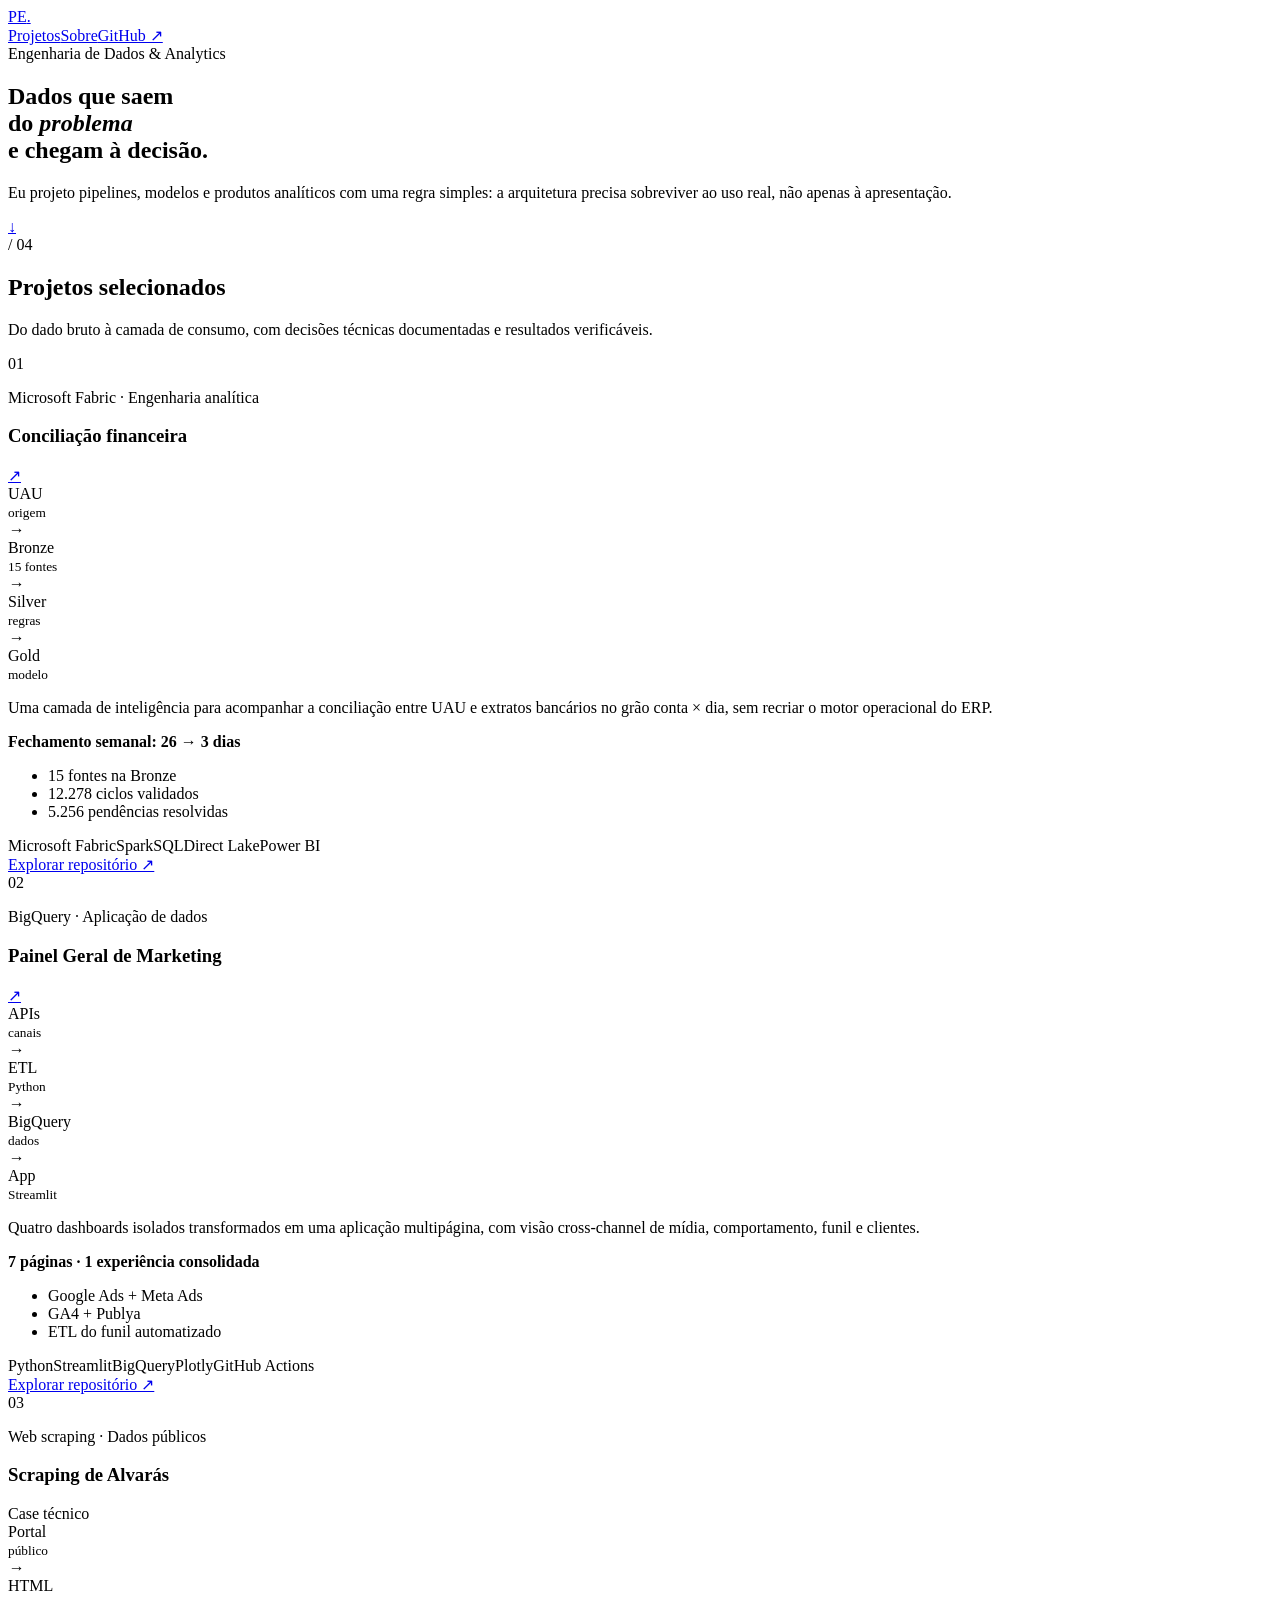
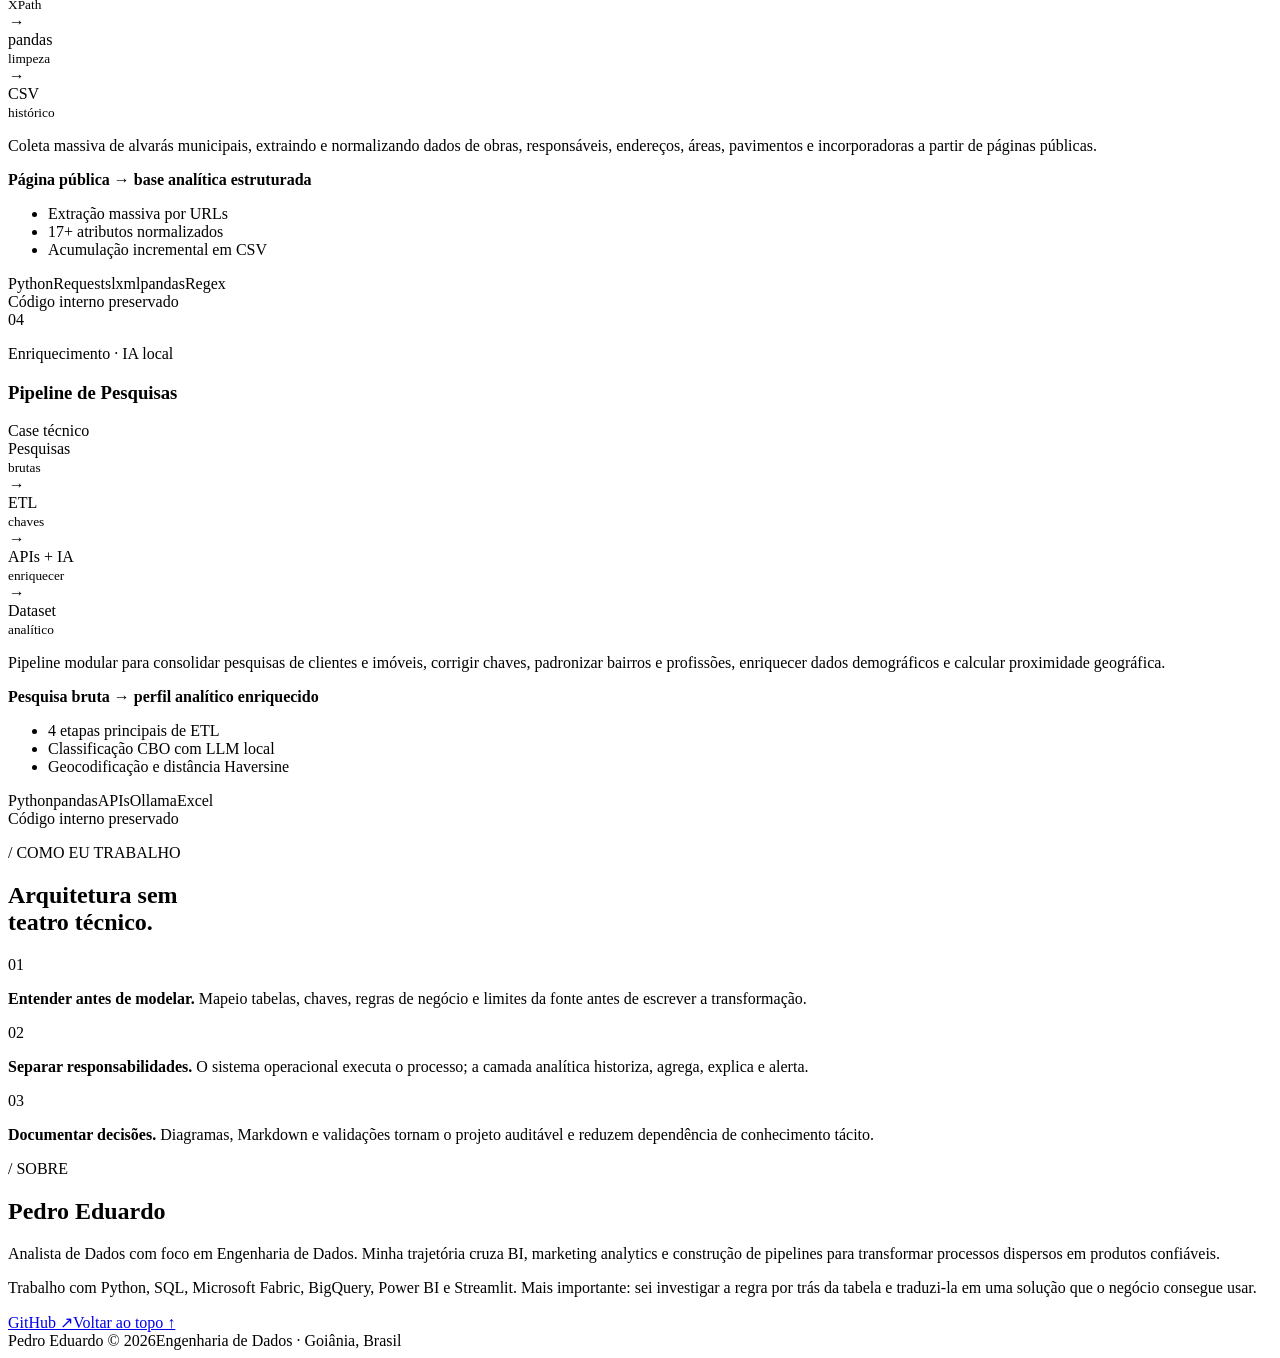
==== index.html @ 20ce51e6 "Adiciona index.html" ====
<!doctype html>
<html lang="pt-BR">
<head>
  <meta charset="utf-8">
  <meta name="viewport" content="width=device-width,initial-scale=1">
  <title>Pedro Eduardo | Engenharia de Dados</title>
  <meta name="description" content="Portfólio de engenharia de dados e analytics: Microsoft Fabric, BigQuery, Python, SQL e produtos de dados.">
  <meta property="og:title" content="Pedro Eduardo | Engenharia de Dados">
  <meta property="og:description" content="Projetos reais. Decisões técnicas. Impacto mensurável.">
  <meta property="og:image" content="https://pedroedus.github.io/portifolio/og.png">
  <meta property="og:type" content="website"><meta name="twitter:card" content="summary_large_image">
  <link rel="stylesheet" href="styles.css">
</head>
<body>
<nav class="nav shell" aria-label="Navegação principal"><a class="brand" href="#top">PE<span>.</span></a><div class="navLinks"><a href="#projetos">Projetos</a><a href="#sobre">Sobre</a><a class="navCta" href="https://github.com/PedroEdus" target="_blank" rel="noreferrer">GitHub ↗</a></div></nav>
<main>
  <section id="top" class="hero shell"><div class="eyebrow"><span class="pulse"></span> Engenharia de Dados & Analytics</div><h1>Dados que saem<br>do <em>problema</em><br>e chegam à decisão.</h1><div class="heroBottom"><p>Eu projeto pipelines, modelos e produtos analíticos com uma regra simples: a arquitetura precisa sobreviver ao uso real, não apenas à apresentação.</p><a class="roundLink" href="#projetos" aria-label="Ver projetos">↓</a></div><div class="heroGrid" aria-hidden="true"><span></span><span></span><span></span><span></span></div></section>
  <section id="projetos" class="projects shell"><header class="sectionHeader"><div><span class="sectionNum">/ 04</span><h2>Projetos selecionados</h2></div><p>Do dado bruto à camada de consumo, com decisões técnicas documentadas e resultados verificáveis.</p></header>
    <div class="projectList">
      <article class="project cyan"><div class="projectTop"><span class="projectIndex">01</span><div class="projectTitle"><p>Microsoft Fabric · Engenharia analítica</p><h3>Conciliação financeira</h3></div><a href="https://github.com/PedroEdus/conciliacao" target="_blank" rel="noreferrer" aria-label="Abrir Conciliação no GitHub">↗</a></div><div class="projectBody"><div class="architecture"><div>UAU<br><small>origem</small></div><i>→</i><div>Bronze<br><small>15 fontes</small></div><i>→</i><div>Silver<br><small>regras</small></div><i>→</i><div>Gold<br><small>modelo</small></div></div><div class="projectCopy"><p>Uma camada de inteligência para acompanhar a conciliação entre UAU e extratos bancários no grão conta × dia, sem recriar o motor operacional do ERP.</p><strong>Fechamento semanal: 26 → 3 dias</strong><ul><li>15 fontes na Bronze</li><li>12.278 ciclos validados</li><li>5.256 pendências resolvidas</li></ul></div></div><footer class="projectFooter"><div><span>Microsoft Fabric</span><span>Spark</span><span>SQL</span><span>Direct Lake</span><span>Power BI</span></div><a href="https://github.com/PedroEdus/conciliacao" target="_blank" rel="noreferrer">Explorar repositório ↗</a></footer></article>
      <article class="project amber"><div class="projectTop"><span class="projectIndex">02</span><div class="projectTitle"><p>BigQuery · Aplicação de dados</p><h3>Painel Geral de Marketing</h3></div><a href="https://github.com/PedroEdus/Painel-Geral" target="_blank" rel="noreferrer" aria-label="Abrir Painel Geral no GitHub">↗</a></div><div class="projectBody"><div class="architecture"><div>APIs<br><small>canais</small></div><i>→</i><div>ETL<br><small>Python</small></div><i>→</i><div>BigQuery<br><small>dados</small></div><i>→</i><div>App<br><small>Streamlit</small></div></div><div class="projectCopy"><p>Quatro dashboards isolados transformados em uma aplicação multipágina, com visão cross-channel de mídia, comportamento, funil e clientes.</p><strong>7 páginas · 1 experiência consolidada</strong><ul><li>Google Ads + Meta Ads</li><li>GA4 + Publya</li><li>ETL do funil automatizado</li></ul></div></div><footer class="projectFooter"><div><span>Python</span><span>Streamlit</span><span>BigQuery</span><span>Plotly</span><span>GitHub Actions</span></div><a href="https://github.com/PedroEdus/Painel-Geral" target="_blank" rel="noreferrer">Explorar repositório ↗</a></footer></article>
      <article class="project cyan"><div class="projectTop"><span class="projectIndex">03</span><div class="projectTitle"><p>Web scraping · Dados públicos</p><h3>Scraping de Alvarás</h3></div><span class="privateTag">Case técnico</span></div><div class="projectBody"><div class="architecture"><div>Portal<br><small>público</small></div><i>→</i><div>HTML<br><small>XPath</small></div><i>→</i><div>pandas<br><small>limpeza</small></div><i>→</i><div>CSV<br><small>histórico</small></div></div><div class="projectCopy"><p>Coleta massiva de alvarás municipais, extraindo e normalizando dados de obras, responsáveis, endereços, áreas, pavimentos e incorporadoras a partir de páginas públicas.</p><strong>Página pública → base analítica estruturada</strong><ul><li>Extração massiva por URLs</li><li>17+ atributos normalizados</li><li>Acumulação incremental em CSV</li></ul></div></div><footer class="projectFooter"><div><span>Python</span><span>Requests</span><span>lxml</span><span>pandas</span><span>Regex</span></div><span class="confidential">Código interno preservado</span></footer></article>
      <article class="project amber"><div class="projectTop"><span class="projectIndex">04</span><div class="projectTitle"><p>Enriquecimento · IA local</p><h3>Pipeline de Pesquisas</h3></div><span class="privateTag">Case técnico</span></div><div class="projectBody"><div class="architecture"><div>Pesquisas<br><small>brutas</small></div><i>→</i><div>ETL<br><small>chaves</small></div><i>→</i><div>APIs + IA<br><small>enriquecer</small></div><i>→</i><div>Dataset<br><small>analítico</small></div></div><div class="projectCopy"><p>Pipeline modular para consolidar pesquisas de clientes e imóveis, corrigir chaves, padronizar bairros e profissões, enriquecer dados demográficos e calcular proximidade geográfica.</p><strong>Pesquisa bruta → perfil analítico enriquecido</strong><ul><li>4 etapas principais de ETL</li><li>Classificação CBO com LLM local</li><li>Geocodificação e distância Haversine</li></ul></div></div><footer class="projectFooter"><div><span>Python</span><span>pandas</span><span>APIs</span><span>Ollama</span><span>Excel</span></div><span class="confidential">Código interno preservado</span></footer></article>
    </div>
  </section>
  <section class="principles shell"><p class="sectionNum">/ COMO EU TRABALHO</p><div class="principleGrid"><h2>Arquitetura sem<br>teatro técnico.</h2><div class="principleList"><div><span>01</span><p><strong>Entender antes de modelar.</strong> Mapeio tabelas, chaves, regras de negócio e limites da fonte antes de escrever a transformação.</p></div><div><span>02</span><p><strong>Separar responsabilidades.</strong> O sistema operacional executa o processo; a camada analítica historiza, agrega, explica e alerta.</p></div><div><span>03</span><p><strong>Documentar decisões.</strong> Diagramas, Markdown e validações tornam o projeto auditável e reduzem dependência de conhecimento tácito.</p></div></div></div></section>
  <section id="sobre" class="about shell"><div><span class="sectionNum">/ SOBRE</span><h2>Pedro Eduardo</h2></div><div class="aboutCopy"><p>Analista de Dados com foco em Engenharia de Dados. Minha trajetória cruza BI, marketing analytics e construção de pipelines para transformar processos dispersos em produtos confiáveis.</p><p>Trabalho com Python, SQL, Microsoft Fabric, BigQuery, Power BI e Streamlit. Mais importante: sei investigar a regra por trás da tabela e traduzi-la em uma solução que o negócio consegue usar.</p><div class="links"><a href="https://github.com/PedroEdus" target="_blank" rel="noreferrer">GitHub ↗</a><a href="#top">Voltar ao topo ↑</a></div></div></section>
</main>
<footer class="footer shell"><span>Pedro Eduardo © 2026</span><span>Engenharia de Dados · Goiânia, Brasil</span></footer>
</body></html>
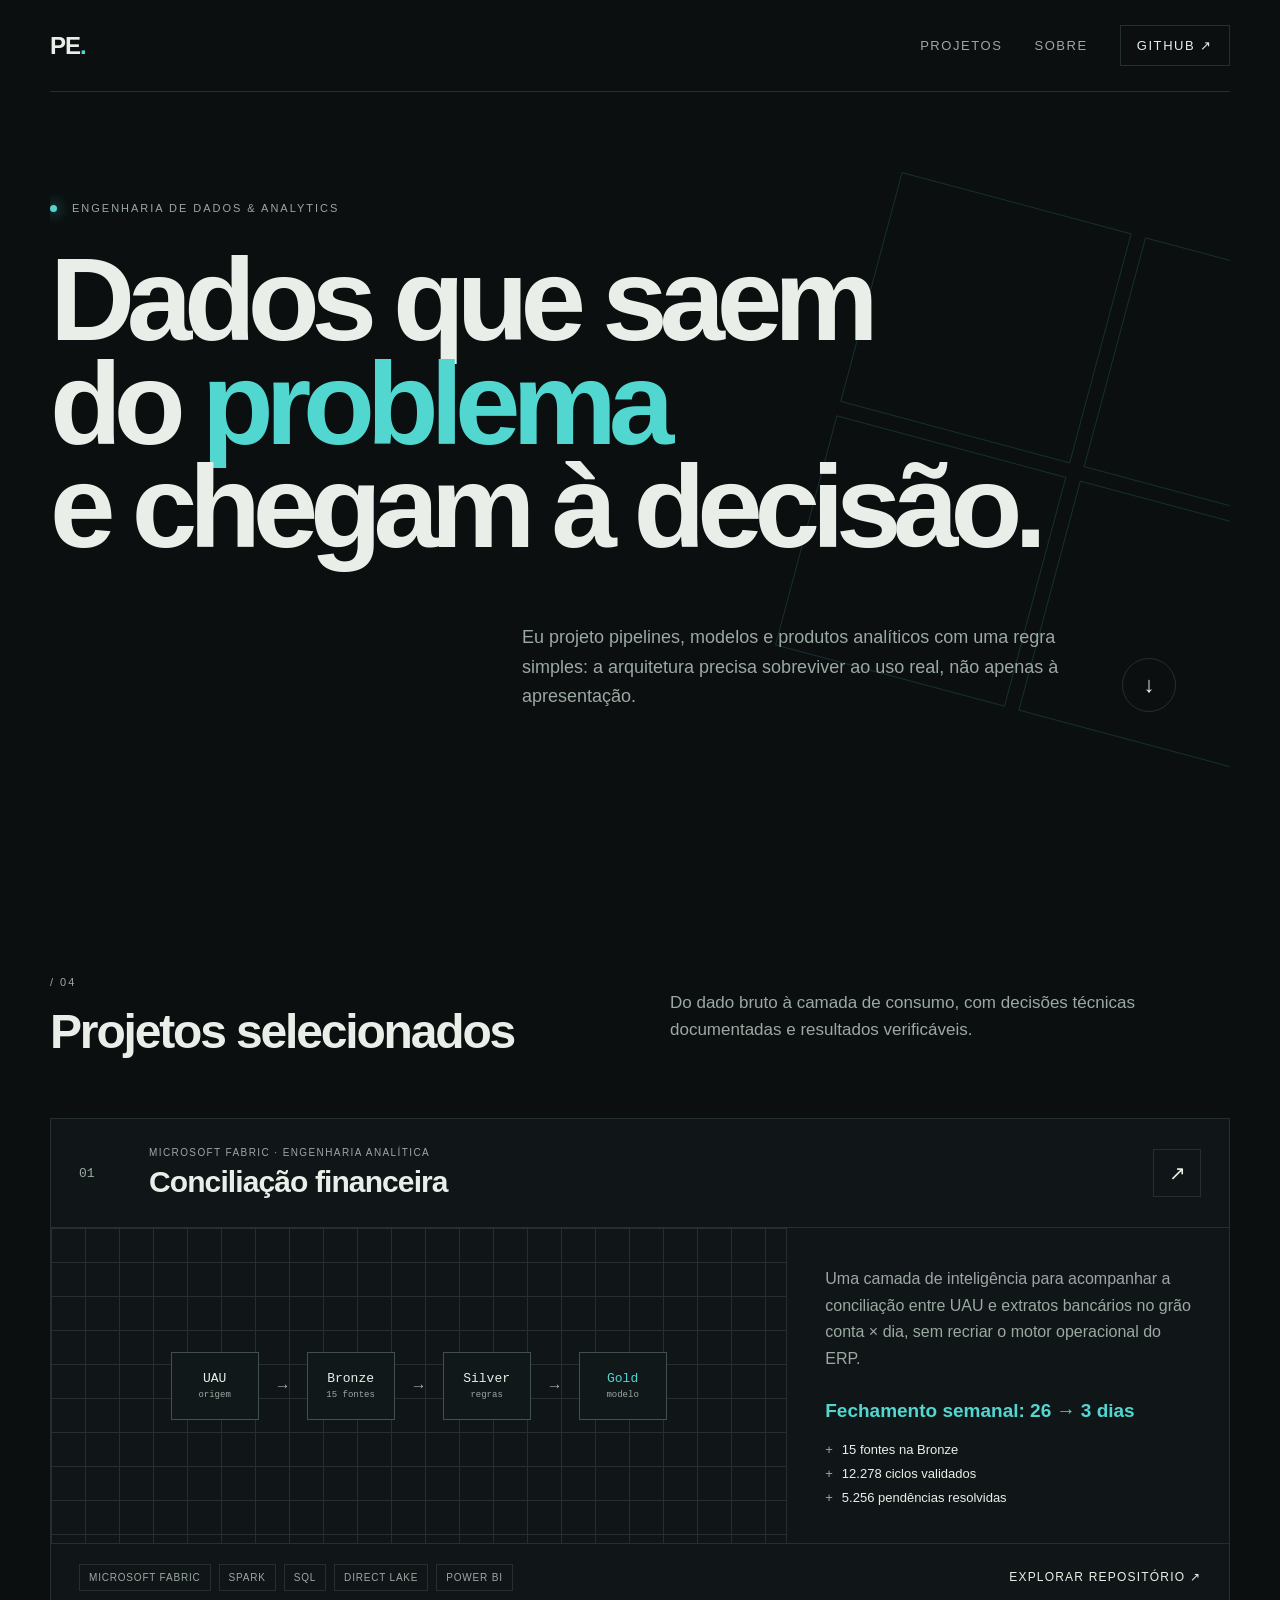
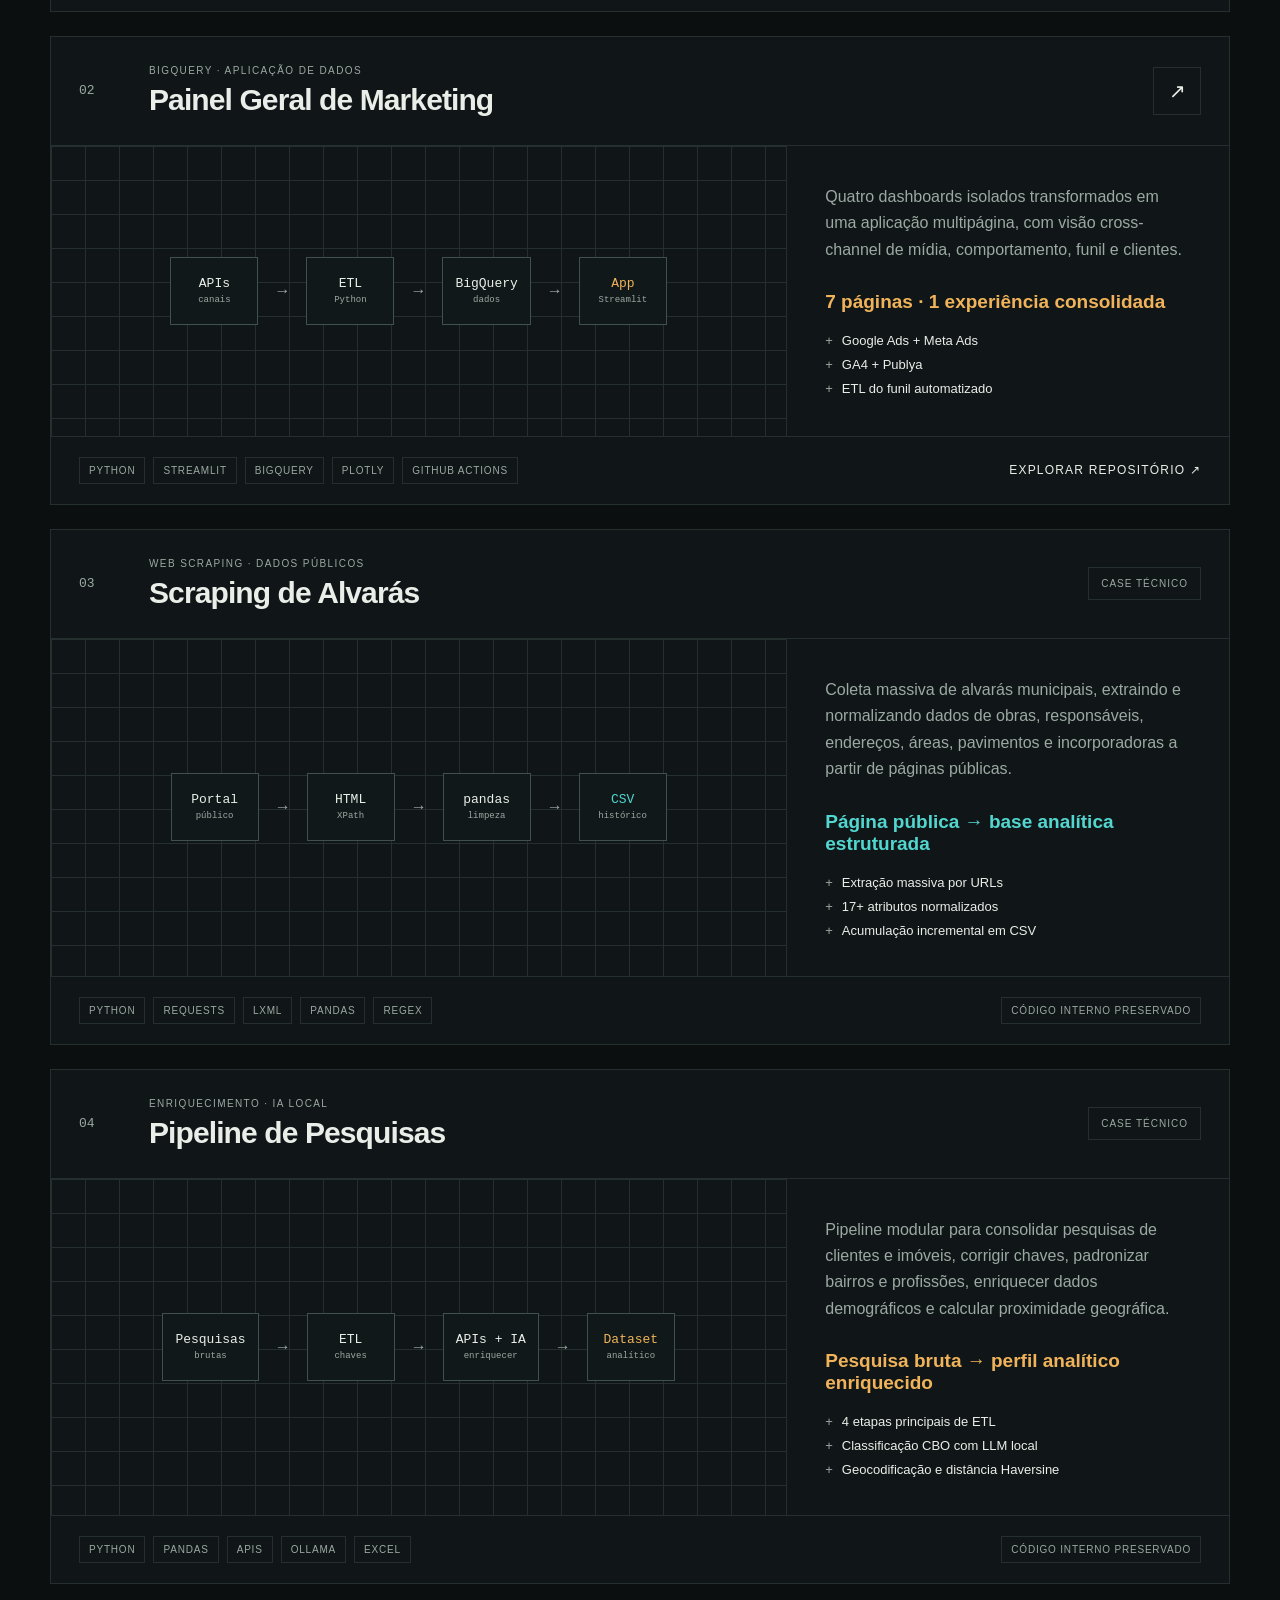
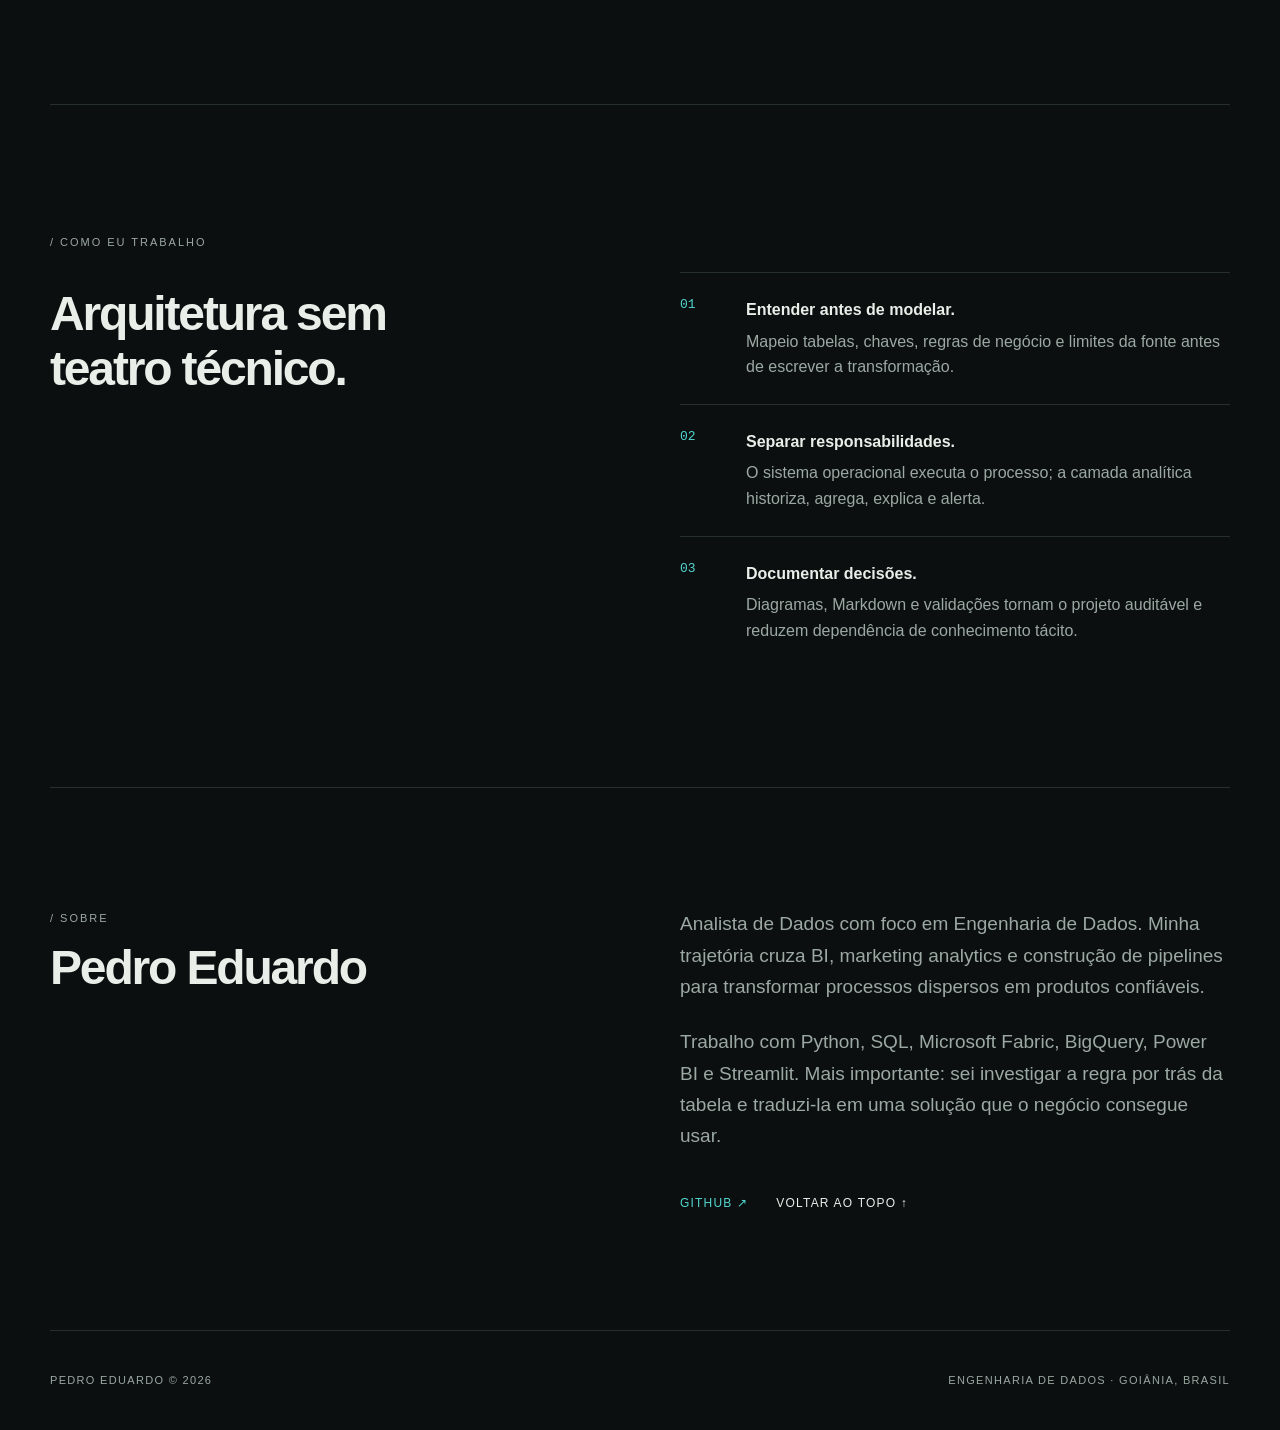
==== commit 3112c6d4: "Ajusta imagem de compartilhamento" ====
--- a/index.html
+++ b/index.html
@@ -7,7 +7,7 @@
   <meta name="description" content="Portfólio de engenharia de dados e analytics: Microsoft Fabric, BigQuery, Python, SQL e produtos de dados.">
   <meta property="og:title" content="Pedro Eduardo | Engenharia de Dados">
   <meta property="og:description" content="Projetos reais. Decisões técnicas. Impacto mensurável.">
-  <meta property="og:image" content="https://pedroedus.github.io/portifolio/og.png">
+  <meta property="og:image" content="https://pedroedus.github.io/portifolio/og.jpg">
   <meta property="og:type" content="website"><meta name="twitter:card" content="summary_large_image">
   <link rel="stylesheet" href="styles.css">
 </head>
--- a/styles.css
+++ b/styles.css
@@ -0,0 +1 @@
+:root{--ink:#e9eee8;--muted:#9ca8a2;--bg:#0b0f10;--line:#25302e;--cyan:#52d6d0;--amber:#f0b35a}*{box-sizing:border-box}html{scroll-behavior:smooth}body{margin:0;background:var(--bg);color:var(--ink);font-family:Arial,Helvetica,sans-serif}a{color:inherit;text-decoration:none}.shell{width:min(1180px,calc(100% - 48px));margin-inline:auto}.nav{height:92px;display:flex;align-items:center;justify-content:space-between;border-bottom:1px solid var(--line)}.brand{font-size:24px;font-weight:800;letter-spacing:-1px}.brand span{color:var(--cyan)}.navLinks{display:flex;align-items:center;gap:32px;font-size:13px;text-transform:uppercase;letter-spacing:.12em}.navLinks>a:not(.navCta){color:var(--muted)}.navCta{border:1px solid var(--line);padding:12px 16px}.hero{min-height:760px;padding-top:110px;position:relative;overflow:hidden}.eyebrow,.sectionNum{font-size:11px;letter-spacing:.18em;text-transform:uppercase;color:var(--muted)}.pulse{width:7px;height:7px;background:var(--cyan);border-radius:50%;display:inline-block;margin-right:10px;box-shadow:0 0 14px var(--cyan)}.hero h1{position:relative;z-index:1;margin:34px 0 64px;font-size:clamp(58px,9.2vw,132px);line-height:.88;letter-spacing:-.07em;font-weight:600}.hero h1 em{color:var(--cyan);font-style:normal}.heroBottom{width:60%;margin-left:auto;display:flex;align-items:flex-end;gap:40px;position:relative;z-index:1}.heroBottom p{max-width:560px;margin:0;color:var(--muted);font-size:18px;line-height:1.65}.roundLink{width:54px;height:54px;flex:0 0 54px;border:1px solid var(--line);border-radius:50%;display:grid;place-items:center;font-size:22px}.heroGrid{position:absolute;right:-90px;top:135px;width:490px;height:490px;opacity:.16;transform:rotate(15deg);display:grid;grid-template-columns:repeat(2,1fr);gap:14px}.heroGrid span{border:1px solid var(--cyan)}.projects{padding:120px 0}.sectionHeader{display:grid;grid-template-columns:1fr 1fr;gap:60px;margin-bottom:58px}.sectionHeader h2,.principles h2,.about h2{font-size:48px;letter-spacing:-.045em;margin:14px 0 0}.sectionHeader>p{color:var(--muted);font-size:17px;line-height:1.6;max-width:500px}.projectList{display:grid;gap:24px}.project{border:1px solid var(--line);background:#101617;transition:border-color .2s}.project:hover{border-color:#53635f}.projectTop{display:grid;grid-template-columns:70px 1fr auto;align-items:center;padding:28px;border-bottom:1px solid var(--line)}.projectIndex{font-family:monospace;color:var(--muted)}.projectTitle p{margin:0 0 7px;text-transform:uppercase;letter-spacing:.14em;font-size:10px;color:var(--muted)}.projectTitle h3{margin:0;font-size:30px;letter-spacing:-.03em}.projectTop>a{width:48px;height:48px;border:1px solid var(--line);display:grid;place-items:center;font-size:20px}.projectBody{display:grid;grid-template-columns:1.25fr .75fr;min-height:290px}.architecture{display:flex;align-items:center;justify-content:center;gap:16px;padding:34px;border-right:1px solid var(--line);background-image:linear-gradient(var(--line) 1px,transparent 1px),linear-gradient(90deg,var(--line) 1px,transparent 1px);background-size:34px 34px}.architecture div{min-width:88px;padding:18px 12px;border:1px solid #40504d;background:#111819;text-align:center;font-family:monospace;font-size:13px}.architecture small{color:var(--muted);font-size:9px}.architecture i{font-style:normal;color:var(--muted)}.cyan .architecture div:last-of-type,.cyan .projectCopy strong{color:var(--cyan)}.amber .architecture div:last-of-type,.amber .projectCopy strong{color:var(--amber)}.projectCopy{padding:38px}.projectCopy>p{margin:0 0 28px;color:var(--muted);line-height:1.65}.projectCopy strong{display:block;font-size:19px;margin-bottom:20px}.projectCopy ul{padding:0;margin:0;list-style:none;display:grid;gap:9px;font-size:13px}.projectCopy li:before{content:"+";margin-right:9px;color:var(--muted)}.projectFooter{padding:20px 28px;display:flex;align-items:center;justify-content:space-between;border-top:1px solid var(--line)}.projectFooter>div{display:flex;gap:8px;flex-wrap:wrap}.projectFooter span{border:1px solid var(--line);padding:7px 9px;color:var(--muted);font-size:10px;text-transform:uppercase;letter-spacing:.08em}.projectFooter>a{font-size:12px;text-transform:uppercase;letter-spacing:.1em}.privateTag,.confidential{color:var(--muted);font-size:10px;text-transform:uppercase;letter-spacing:.1em}.privateTag{border:1px solid var(--line);padding:10px 12px}.projectFooter>.confidential{white-space:nowrap}.principles{padding:120px 0;border-top:1px solid var(--line)}.principleGrid{display:grid;grid-template-columns:1fr 1fr;gap:80px;margin-top:24px}.principleList>div{display:grid;grid-template-columns:46px 1fr;gap:20px;padding:24px 0;border-top:1px solid var(--line)}.principleList span{font-family:monospace;color:var(--cyan)}.principleList p{margin:0;color:var(--muted);line-height:1.6}.principleList strong{color:var(--ink);display:block;margin-bottom:6px}.about{padding:120px 0;display:grid;grid-template-columns:1fr 1fr;gap:80px;border-top:1px solid var(--line)}.aboutCopy>p{font-size:19px;line-height:1.65;color:var(--muted);margin:0 0 24px}.links{display:flex;gap:28px;margin-top:44px;text-transform:uppercase;letter-spacing:.1em;font-size:12px}.links a:first-child{color:var(--cyan)}.footer{min-height:100px;border-top:1px solid var(--line);display:flex;align-items:center;justify-content:space-between;color:var(--muted);font-size:11px;text-transform:uppercase;letter-spacing:.12em}@media(max-width:800px){.shell{width:min(100% - 28px,1180px)}.navLinks>a:not(.navCta){display:none}.hero{min-height:650px;padding-top:80px}.hero h1{font-size:clamp(52px,16vw,84px)}.heroBottom{width:100%;margin:0}.heroGrid{display:none}.sectionHeader,.principleGrid,.about{grid-template-columns:1fr;gap:34px}.projectTop{grid-template-columns:42px 1fr auto;padding:20px 14px}.projectTitle h3{font-size:23px}.privateTag{font-size:8px;padding:8px 6px}.projectBody{grid-template-columns:1fr}.architecture{border-right:0;border-bottom:1px solid var(--line);padding:38px 12px;gap:8px;overflow:auto;justify-content:flex-start}.architecture div{min-width:78px}.projectCopy{padding:26px 20px}.projectFooter{align-items:flex-start;gap:22px;flex-direction:column}.projectFooter>.confidential{white-space:normal}.sectionHeader h2,.principles h2,.about h2{font-size:39px}.projects,.principles,.about{padding-top:86px;padding-bottom:86px}.footer{flex-direction:column;justify-content:center;align-items:flex-start;gap:10px}}
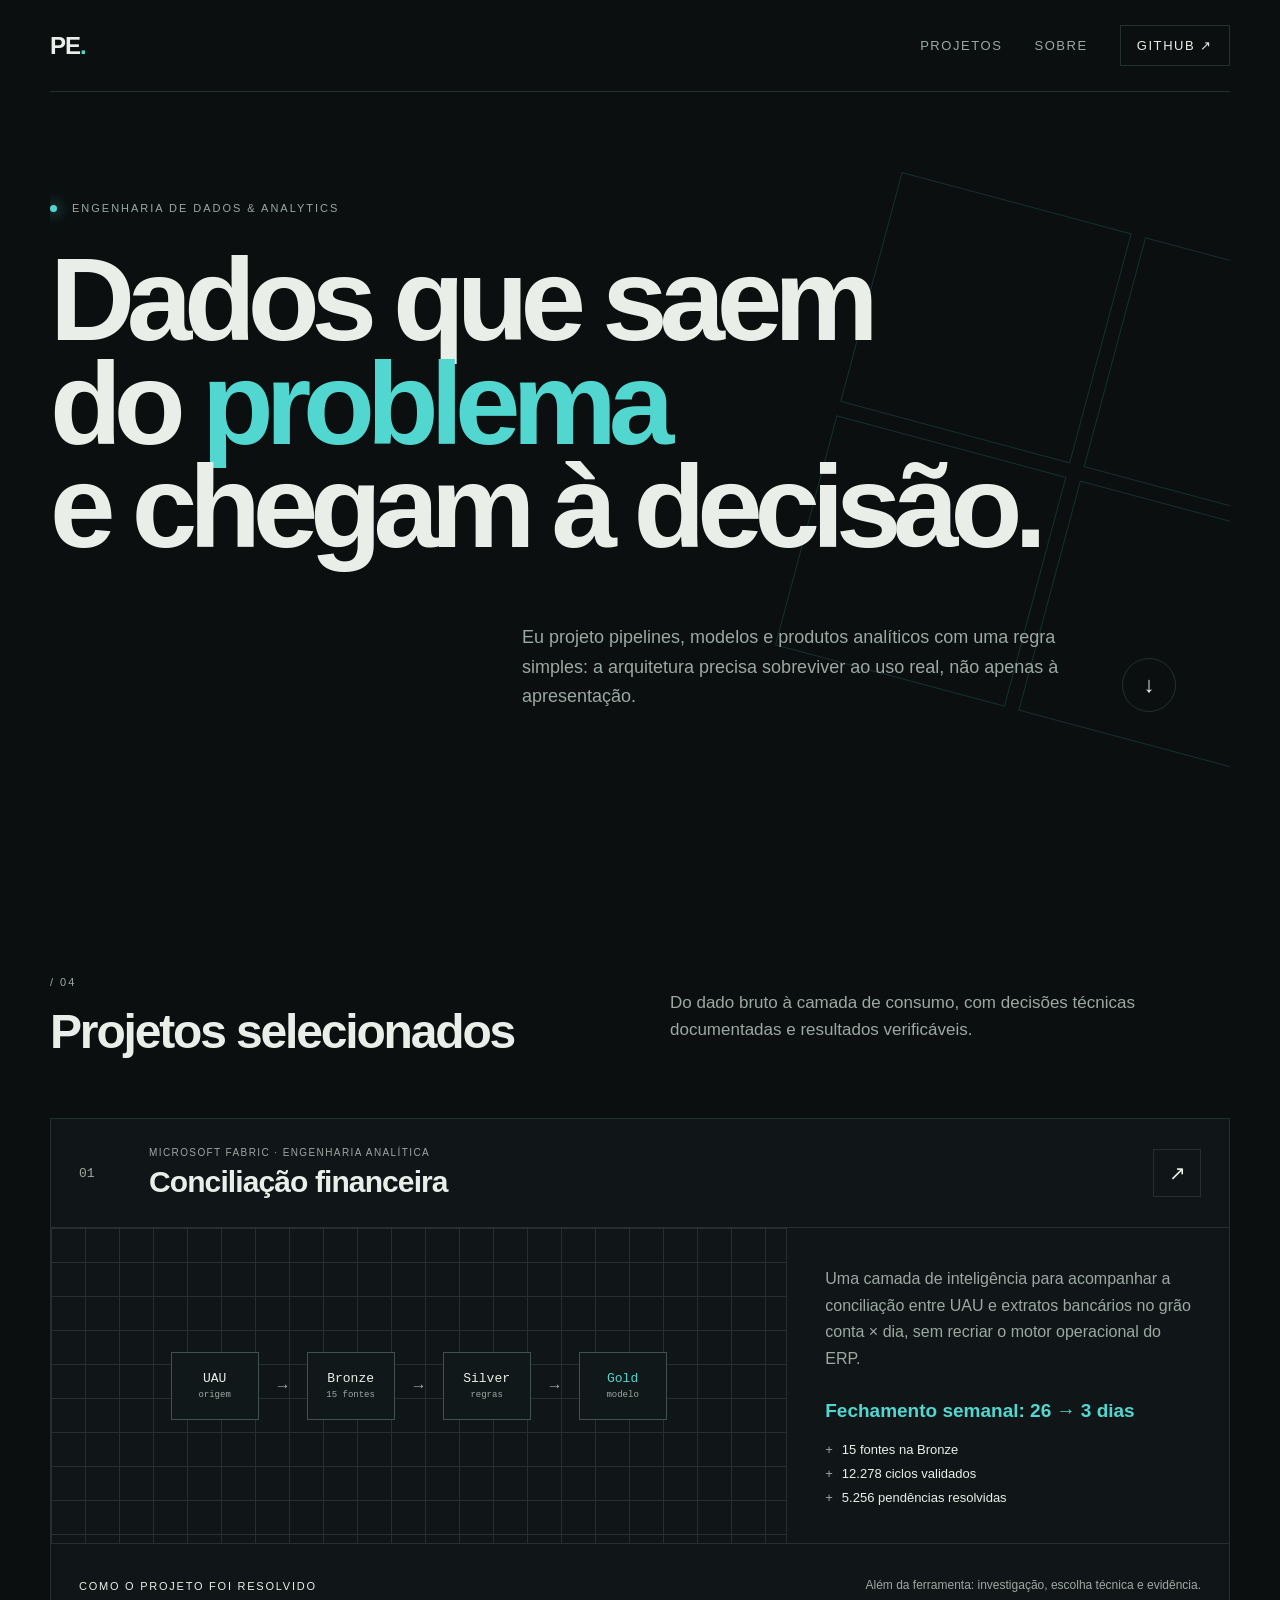
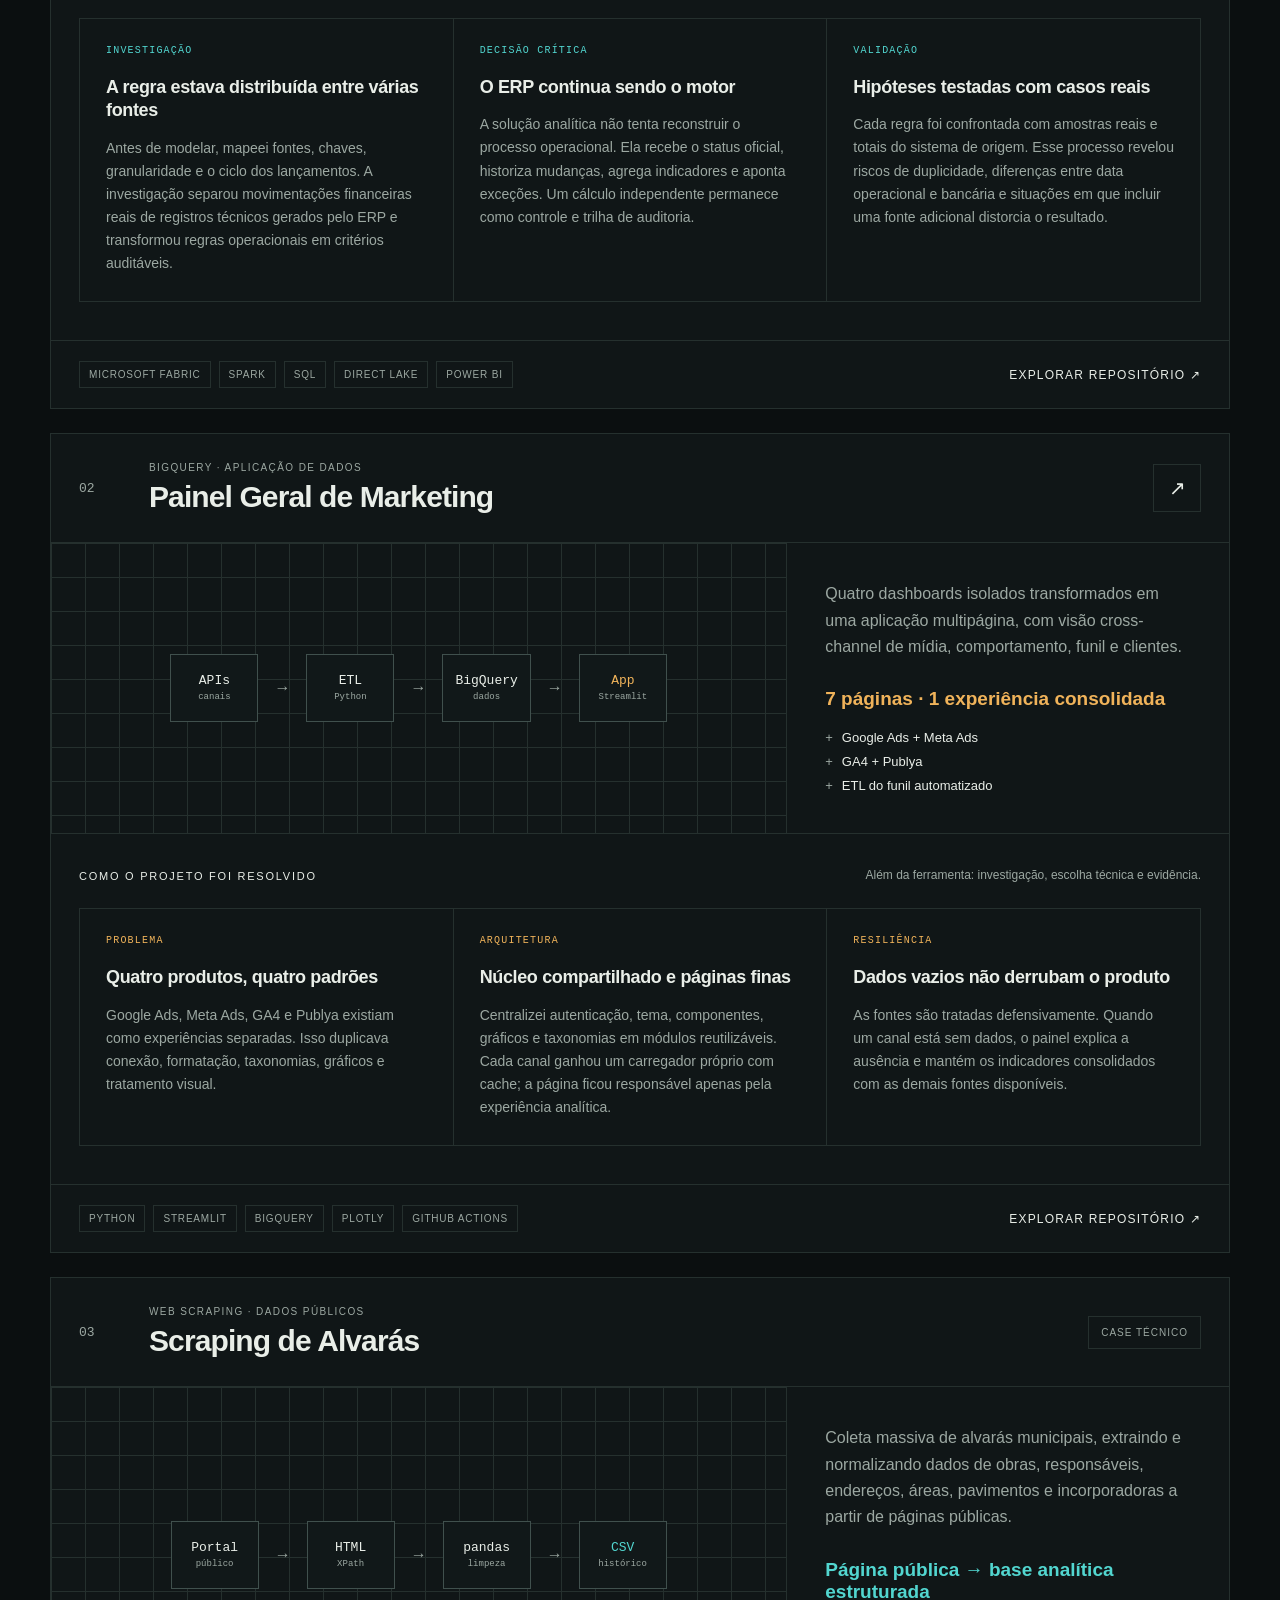
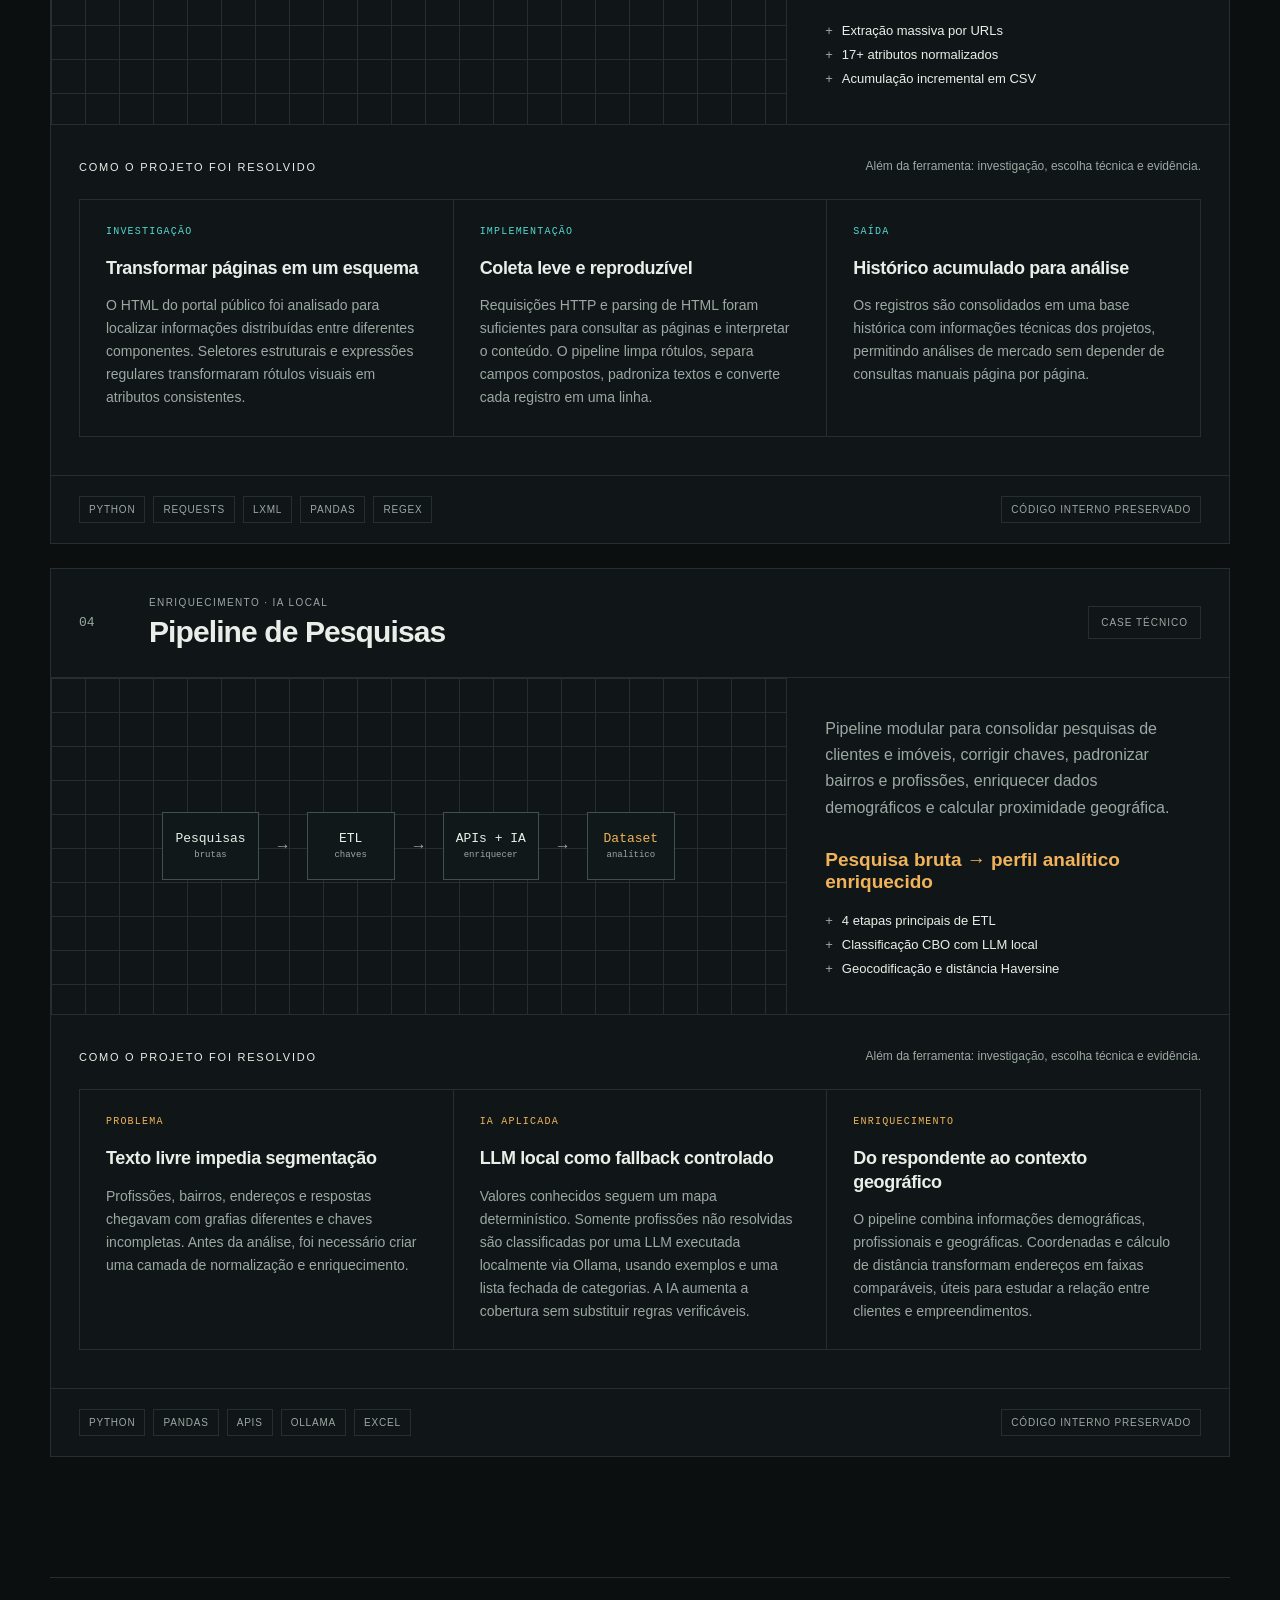
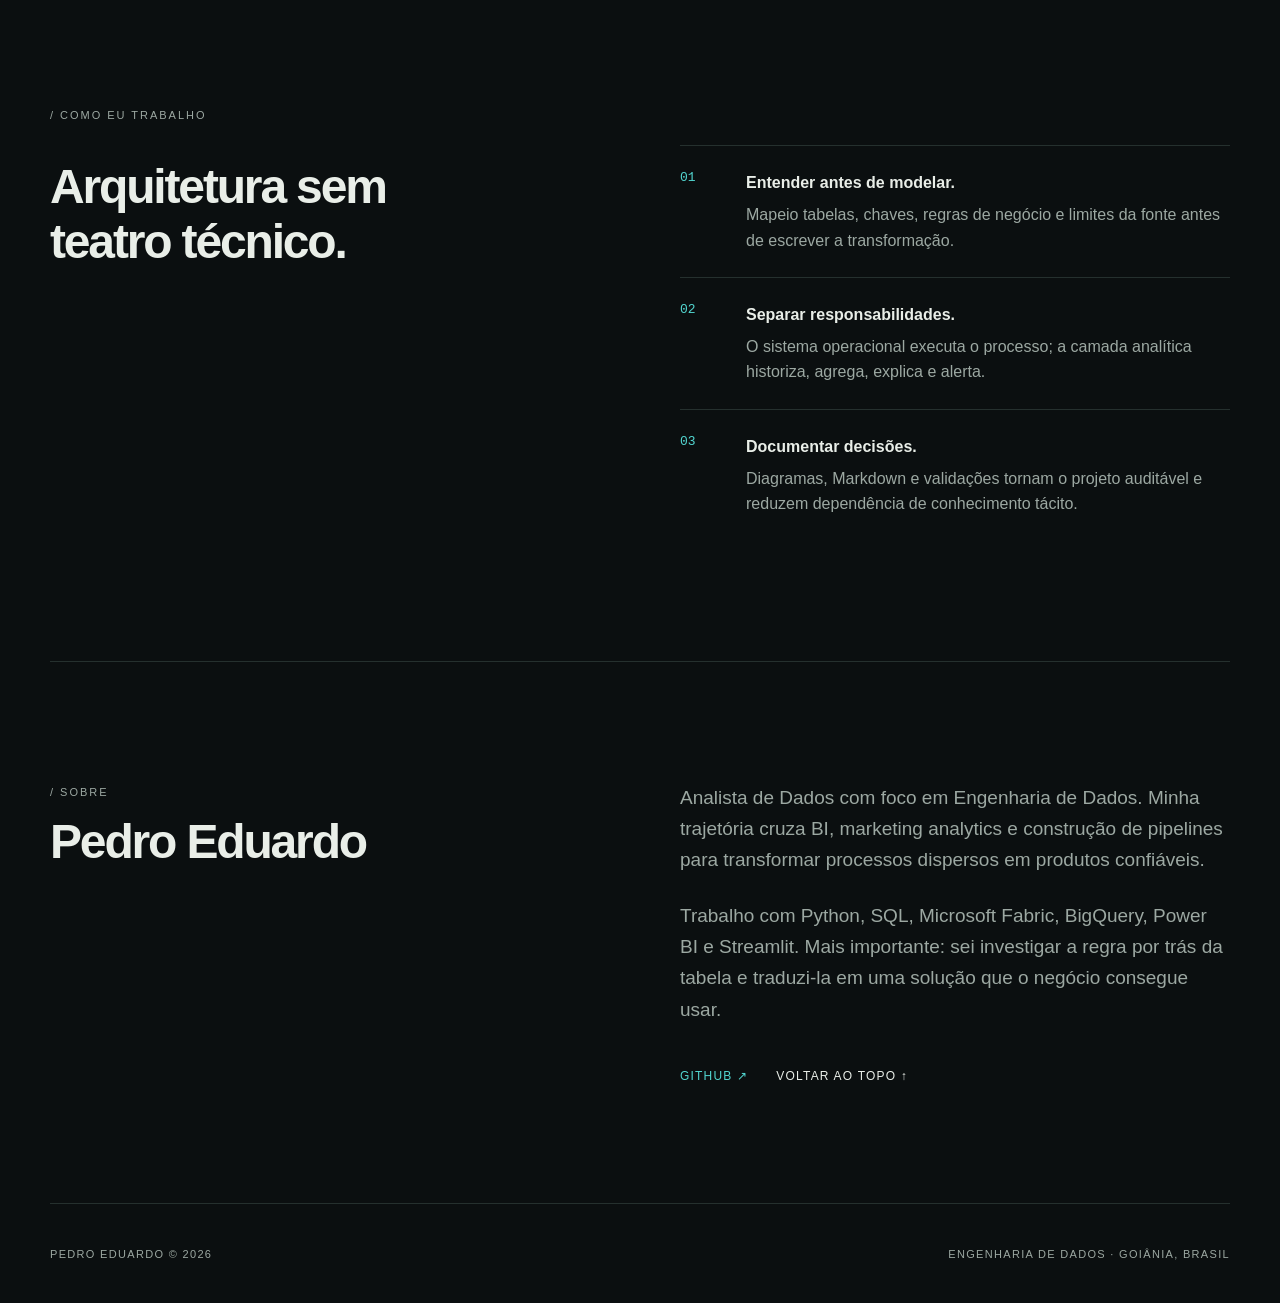
==== commit dc185789: "Integra estudos de caso ao portfolio" ====
--- a/index.html
+++ b/index.html
@@ -10,6 +10,7 @@
   <meta property="og:image" content="https://pedroedus.github.io/portifolio/og.jpg">
   <meta property="og:type" content="website"><meta name="twitter:card" content="summary_large_image">
   <link rel="stylesheet" href="styles.css">
+  <link rel="stylesheet" href="case-studies.css">
 </head>
 <body>
 <nav class="nav shell" aria-label="Navegação principal"><a class="brand" href="#top">PE<span>.</span></a><div class="navLinks"><a href="#projetos">Projetos</a><a href="#sobre">Sobre</a><a class="navCta" href="https://github.com/PedroEdus" target="_blank" rel="noreferrer">GitHub ↗</a></div></nav>
@@ -27,4 +28,5 @@
   <section id="sobre" class="about shell"><div><span class="sectionNum">/ SOBRE</span><h2>Pedro Eduardo</h2></div><div class="aboutCopy"><p>Analista de Dados com foco em Engenharia de Dados. Minha trajetória cruza BI, marketing analytics e construção de pipelines para transformar processos dispersos em produtos confiáveis.</p><p>Trabalho com Python, SQL, Microsoft Fabric, BigQuery, Power BI e Streamlit. Mais importante: sei investigar a regra por trás da tabela e traduzi-la em uma solução que o negócio consegue usar.</p><div class="links"><a href="https://github.com/PedroEdus" target="_blank" rel="noreferrer">GitHub ↗</a><a href="#top">Voltar ao topo ↑</a></div></div></section>
 </main>
 <footer class="footer shell"><span>Pedro Eduardo © 2026</span><span>Engenharia de Dados · Goiânia, Brasil</span></footer>
+<script src="case-studies.js"></script>
 </body></html>
--- a/case-studies.css
+++ b/case-studies.css
@@ -0,0 +1 @@
+.deepDive{border-top:1px solid var(--line);padding:34px 28px 38px}.deepDiveIntro{display:flex;align-items:flex-end;justify-content:space-between;gap:24px;margin-bottom:26px}.deepDiveIntro>span{font-size:11px;text-transform:uppercase;letter-spacing:.16em;color:var(--ink)}.deepDiveIntro>p{margin:0;color:var(--muted);font-size:12px}.deepDiveGrid{display:grid;grid-template-columns:repeat(3,1fr);gap:1px;background:var(--line);border:1px solid var(--line)}.deepDiveItem{background:#101617;padding:26px;min-height:235px}.deepDiveItem>span{display:block;margin-bottom:20px;color:var(--muted);font-family:monospace;font-size:10px;text-transform:uppercase;letter-spacing:.12em}.cyan .deepDiveItem>span{color:var(--cyan)}.amber .deepDiveItem>span{color:var(--amber)}.deepDiveItem h4{font-size:18px;line-height:1.3;margin:0 0 14px;letter-spacing:-.02em}.deepDiveItem p{margin:0;color:var(--muted);font-size:14px;line-height:1.65}@media(max-width:800px){.deepDive{padding:28px 20px}.deepDiveIntro{align-items:flex-start;flex-direction:column;gap:8px}.deepDiveGrid{grid-template-columns:1fr}.deepDiveItem{min-height:auto}}
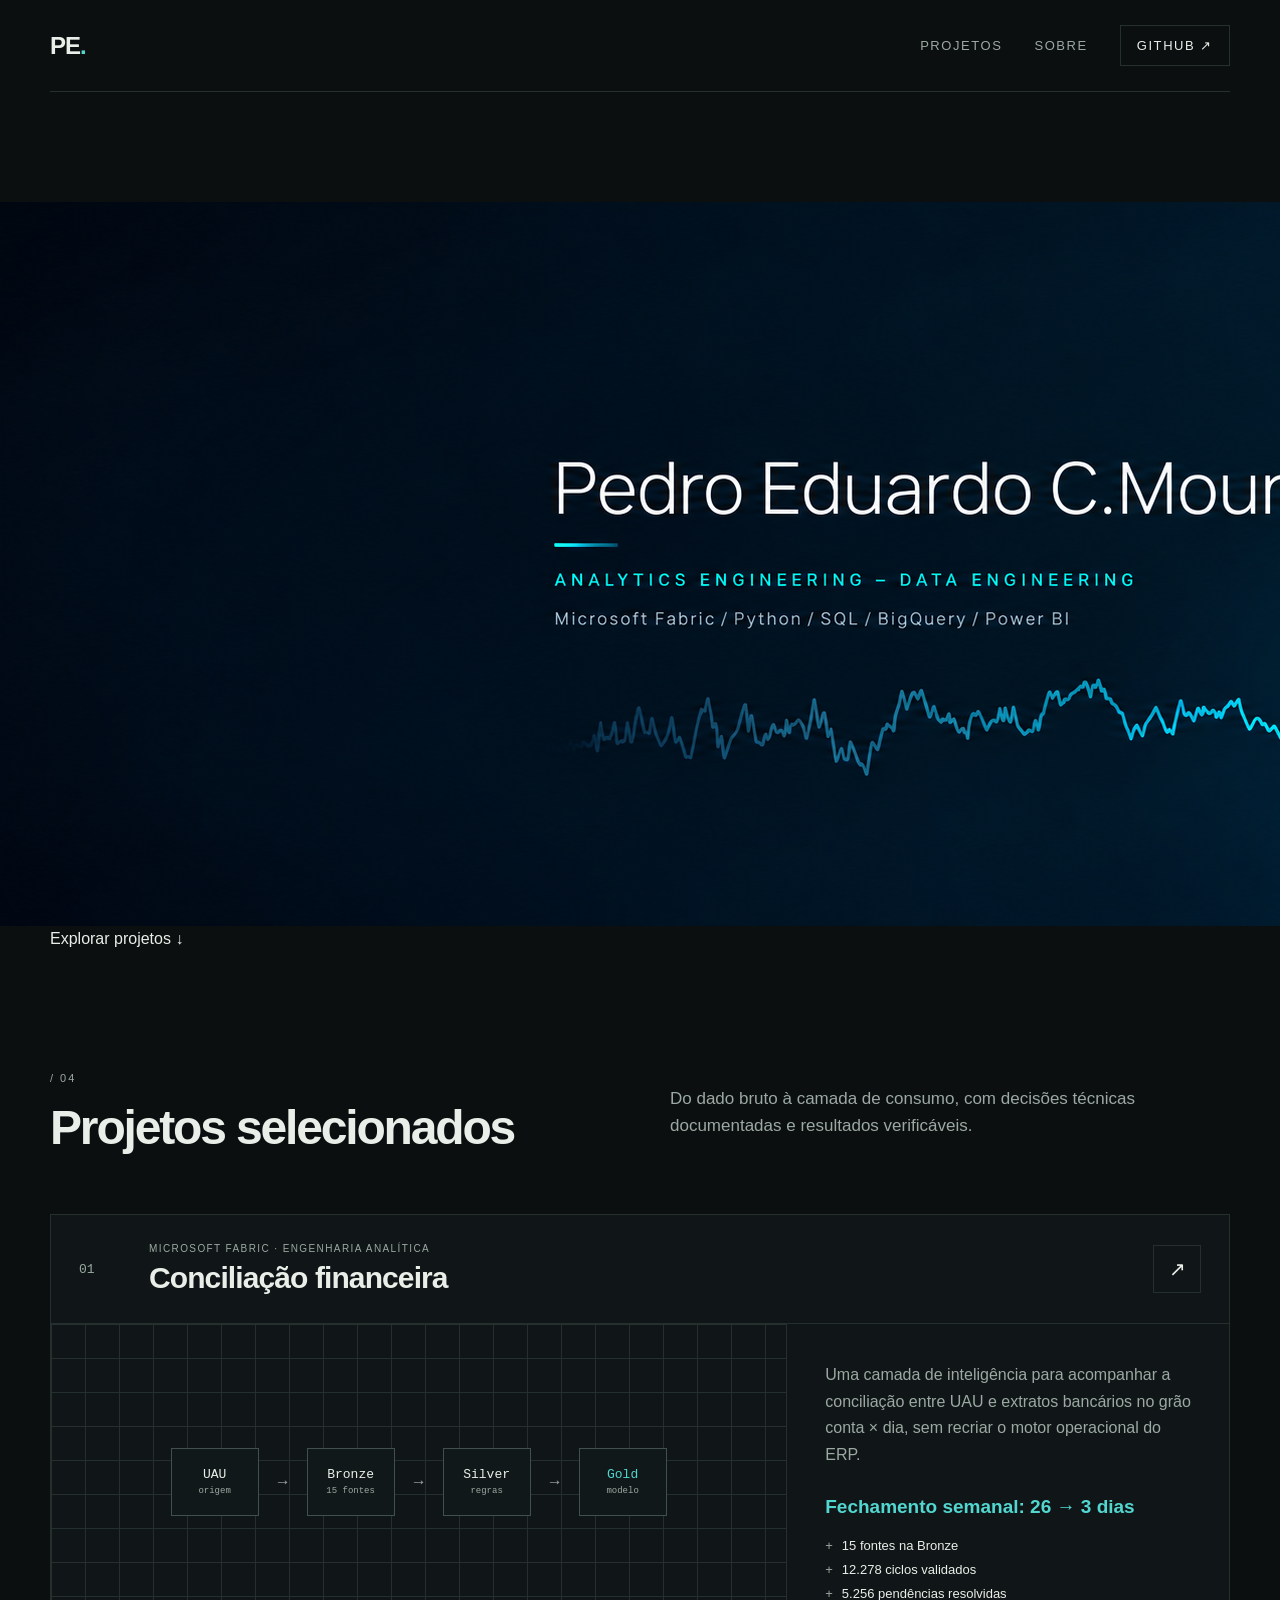
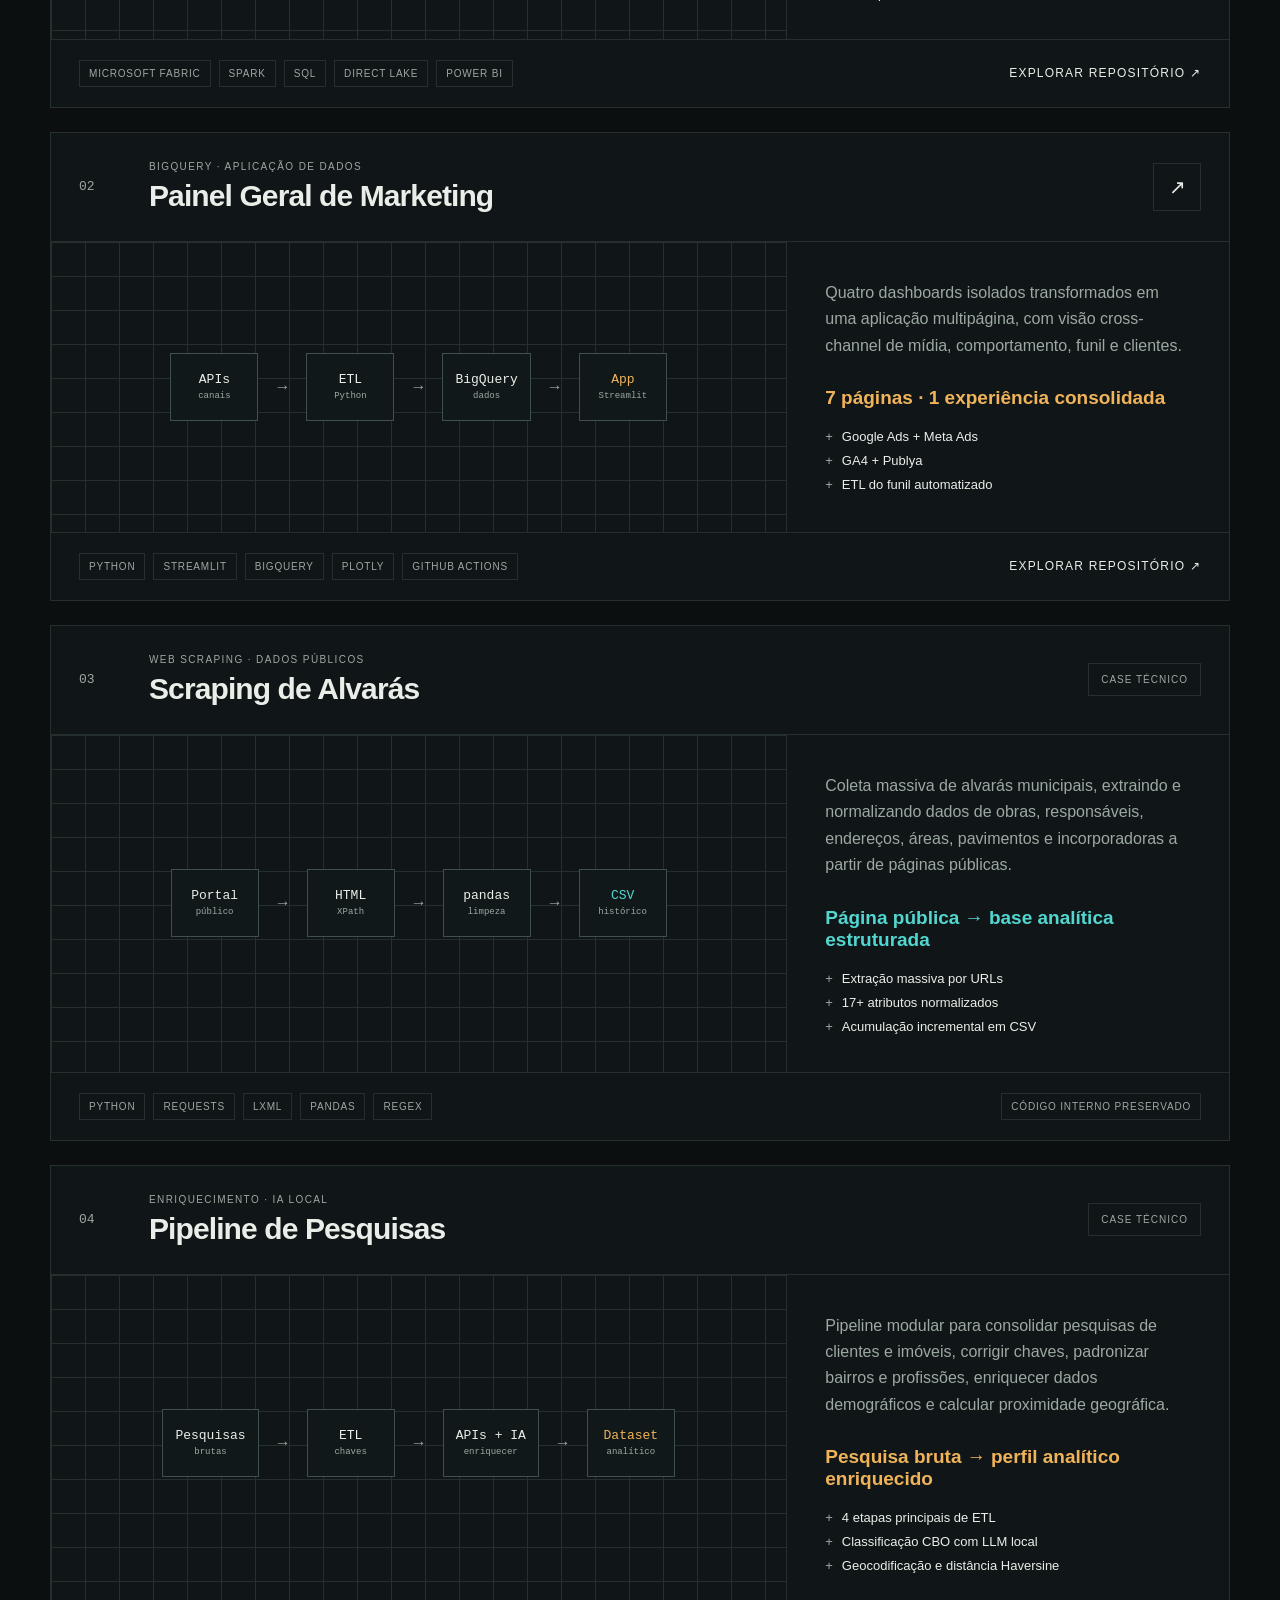
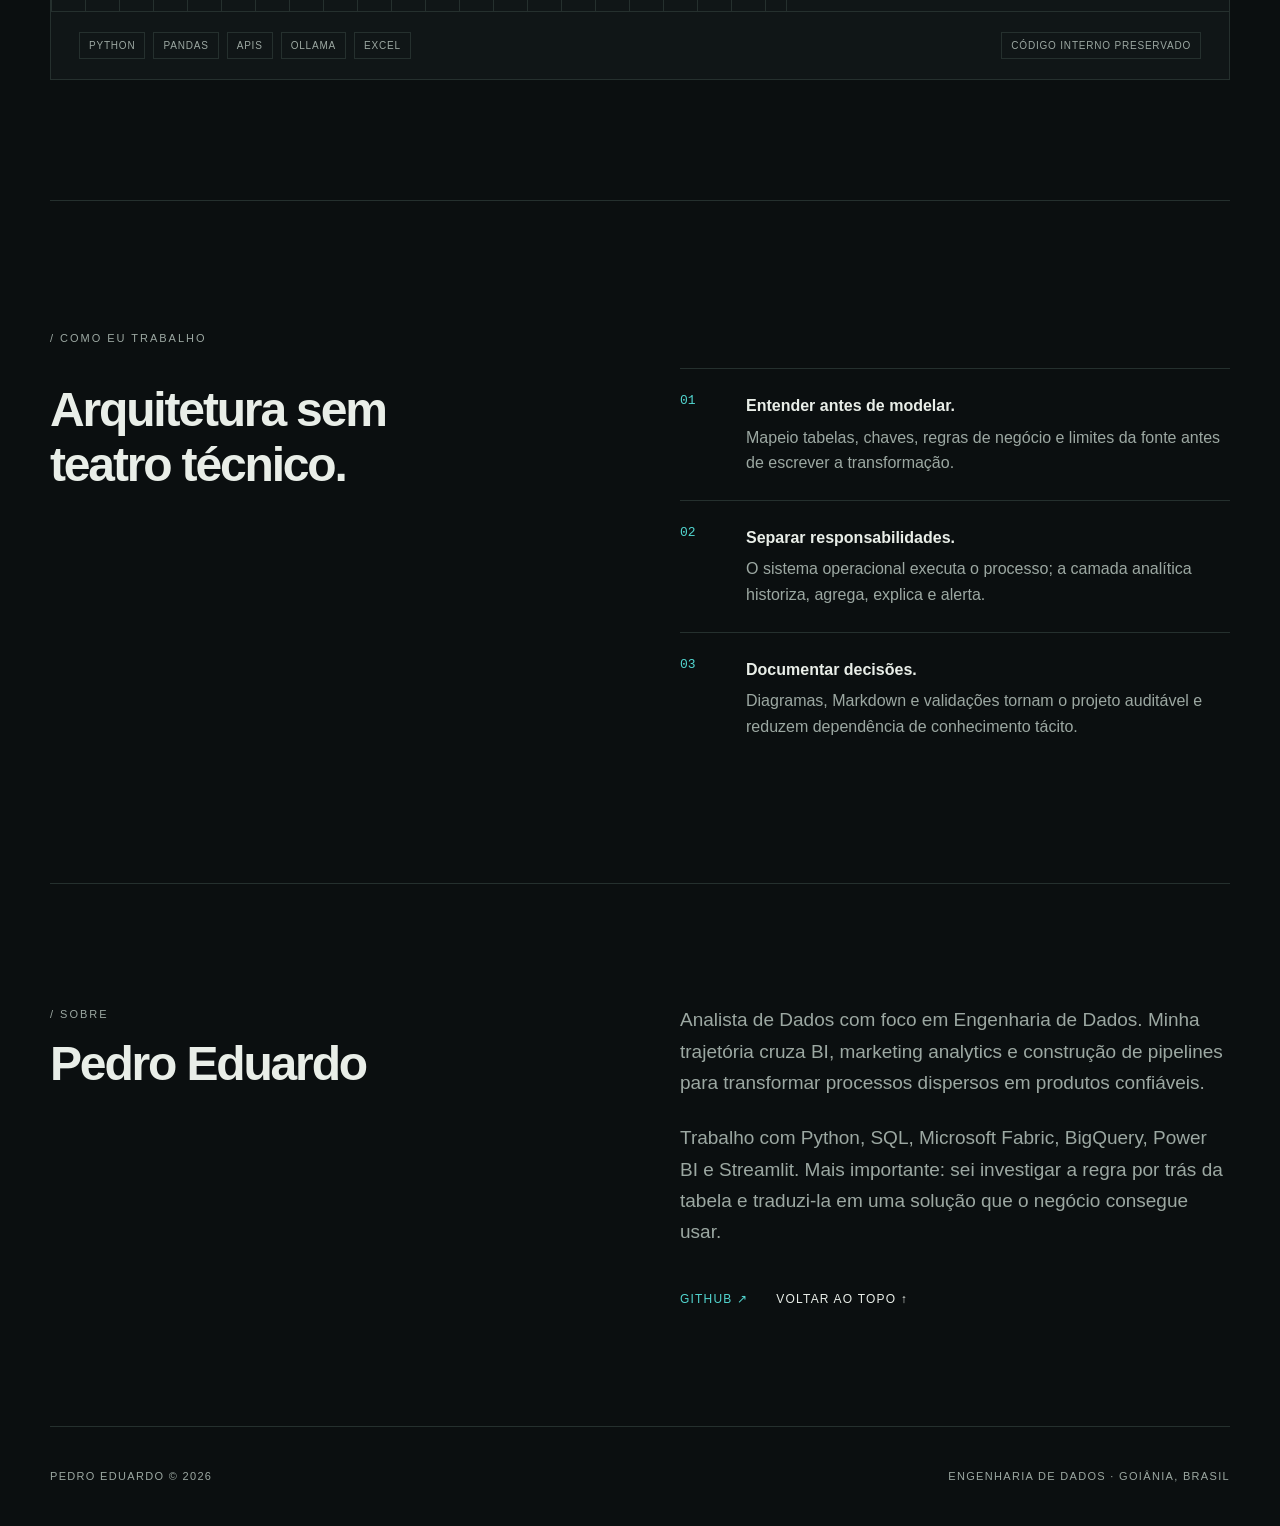
==== commit 0bc73d4c: "design: use supplied Data Engineering banner in index.html" ====
--- a/index.html
+++ b/index.html
@@ -7,15 +7,14 @@
   <meta name="description" content="Portfólio de engenharia de dados e analytics: Microsoft Fabric, BigQuery, Python, SQL e produtos de dados.">
   <meta property="og:title" content="Pedro Eduardo | Engenharia de Dados">
   <meta property="og:description" content="Projetos reais. Decisões técnicas. Impacto mensurável.">
-  <meta property="og:image" content="https://pedroedus.github.io/portifolio/og.jpg">
+  <meta property="og:image" content="https://pedroedus.github.io/portifolio/profile/Do%20Dado%20Bruto%20%C3%A0%20Decis%C3%A3o.png">
   <meta property="og:type" content="website"><meta name="twitter:card" content="summary_large_image">
   <link rel="stylesheet" href="styles.css">
-  <link rel="stylesheet" href="case-studies.css">
 </head>
 <body>
 <nav class="nav shell" aria-label="Navegação principal"><a class="brand" href="#top">PE<span>.</span></a><div class="navLinks"><a href="#projetos">Projetos</a><a href="#sobre">Sobre</a><a class="navCta" href="https://github.com/PedroEdus" target="_blank" rel="noreferrer">GitHub ↗</a></div></nav>
 <main>
-  <section id="top" class="hero shell"><div class="eyebrow"><span class="pulse"></span> Engenharia de Dados & Analytics</div><h1>Dados que saem<br>do <em>problema</em><br>e chegam à decisão.</h1><div class="heroBottom"><p>Eu projeto pipelines, modelos e produtos analíticos com uma regra simples: a arquitetura precisa sobreviver ao uso real, não apenas à apresentação.</p><a class="roundLink" href="#projetos" aria-label="Ver projetos">↓</a></div><div class="heroGrid" aria-hidden="true"><span></span><span></span><span></span><span></span></div></section>
+  <section id="top" class="hero heroBanner" aria-label="Pedro Eduardo C. Moura — Analytics Engineering e Data Engineering"><img class="heroBannerImage" src="profile/Do%20Dado%20Bruto%20%C3%A0%20Decis%C3%A3o.png" alt="Pedro Eduardo C. Moura — Analytics Engineering e Data Engineering. From raw data to decision." fetchpriority="high"><div class="heroBannerAction shell"><a href="#projetos" aria-label="Ir para os projetos">Explorar projetos ↓</a></div></section>
   <section id="projetos" class="projects shell"><header class="sectionHeader"><div><span class="sectionNum">/ 04</span><h2>Projetos selecionados</h2></div><p>Do dado bruto à camada de consumo, com decisões técnicas documentadas e resultados verificáveis.</p></header>
     <div class="projectList">
       <article class="project cyan"><div class="projectTop"><span class="projectIndex">01</span><div class="projectTitle"><p>Microsoft Fabric · Engenharia analítica</p><h3>Conciliação financeira</h3></div><a href="https://github.com/PedroEdus/conciliacao" target="_blank" rel="noreferrer" aria-label="Abrir Conciliação no GitHub">↗</a></div><div class="projectBody"><div class="architecture"><div>UAU<br><small>origem</small></div><i>→</i><div>Bronze<br><small>15 fontes</small></div><i>→</i><div>Silver<br><small>regras</small></div><i>→</i><div>Gold<br><small>modelo</small></div></div><div class="projectCopy"><p>Uma camada de inteligência para acompanhar a conciliação entre UAU e extratos bancários no grão conta × dia, sem recriar o motor operacional do ERP.</p><strong>Fechamento semanal: 26 → 3 dias</strong><ul><li>15 fontes na Bronze</li><li>12.278 ciclos validados</li><li>5.256 pendências resolvidas</li></ul></div></div><footer class="projectFooter"><div><span>Microsoft Fabric</span><span>Spark</span><span>SQL</span><span>Direct Lake</span><span>Power BI</span></div><a href="https://github.com/PedroEdus/conciliacao" target="_blank" rel="noreferrer">Explorar repositório ↗</a></footer></article>
@@ -28,5 +27,4 @@
   <section id="sobre" class="about shell"><div><span class="sectionNum">/ SOBRE</span><h2>Pedro Eduardo</h2></div><div class="aboutCopy"><p>Analista de Dados com foco em Engenharia de Dados. Minha trajetória cruza BI, marketing analytics e construção de pipelines para transformar processos dispersos em produtos confiáveis.</p><p>Trabalho com Python, SQL, Microsoft Fabric, BigQuery, Power BI e Streamlit. Mais importante: sei investigar a regra por trás da tabela e traduzi-la em uma solução que o negócio consegue usar.</p><div class="links"><a href="https://github.com/PedroEdus" target="_blank" rel="noreferrer">GitHub ↗</a><a href="#top">Voltar ao topo ↑</a></div></div></section>
 </main>
 <footer class="footer shell"><span>Pedro Eduardo © 2026</span><span>Engenharia de Dados · Goiânia, Brasil</span></footer>
-<script src="case-studies.js"></script>
 </body></html>
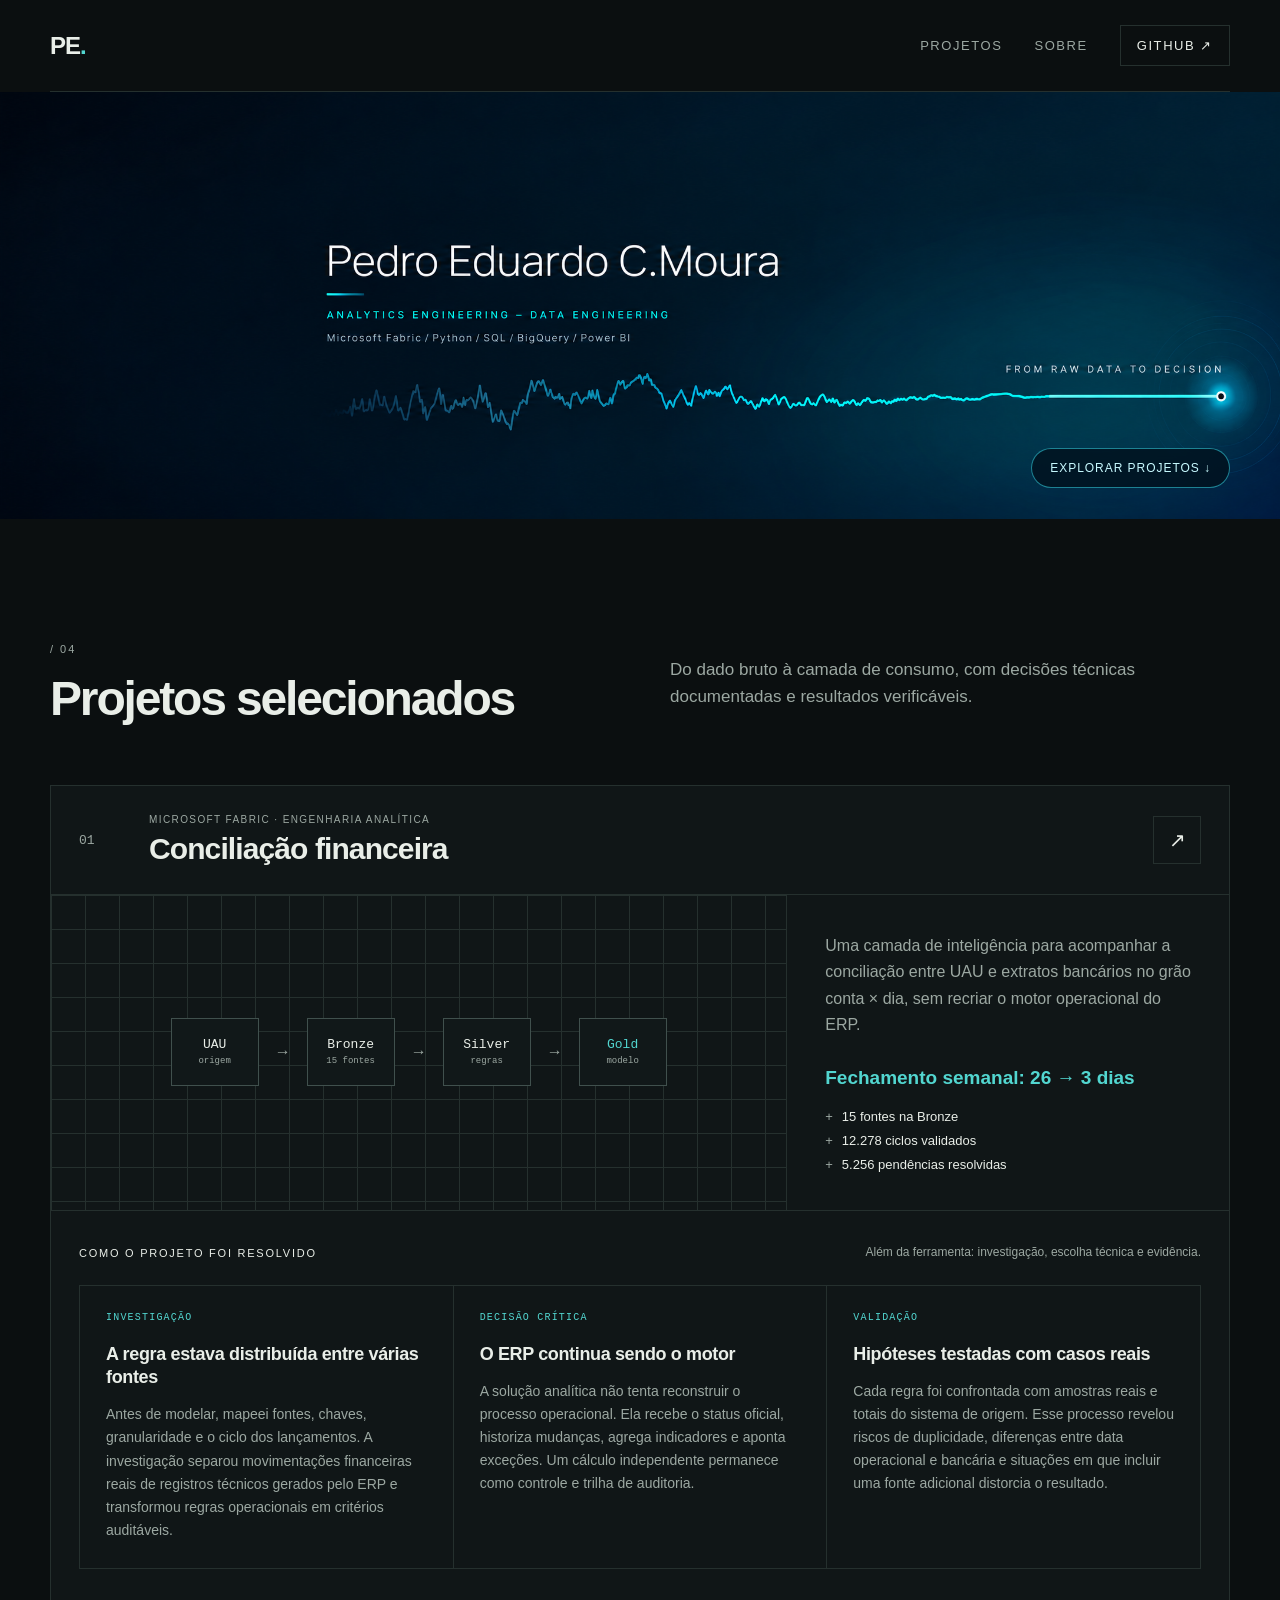
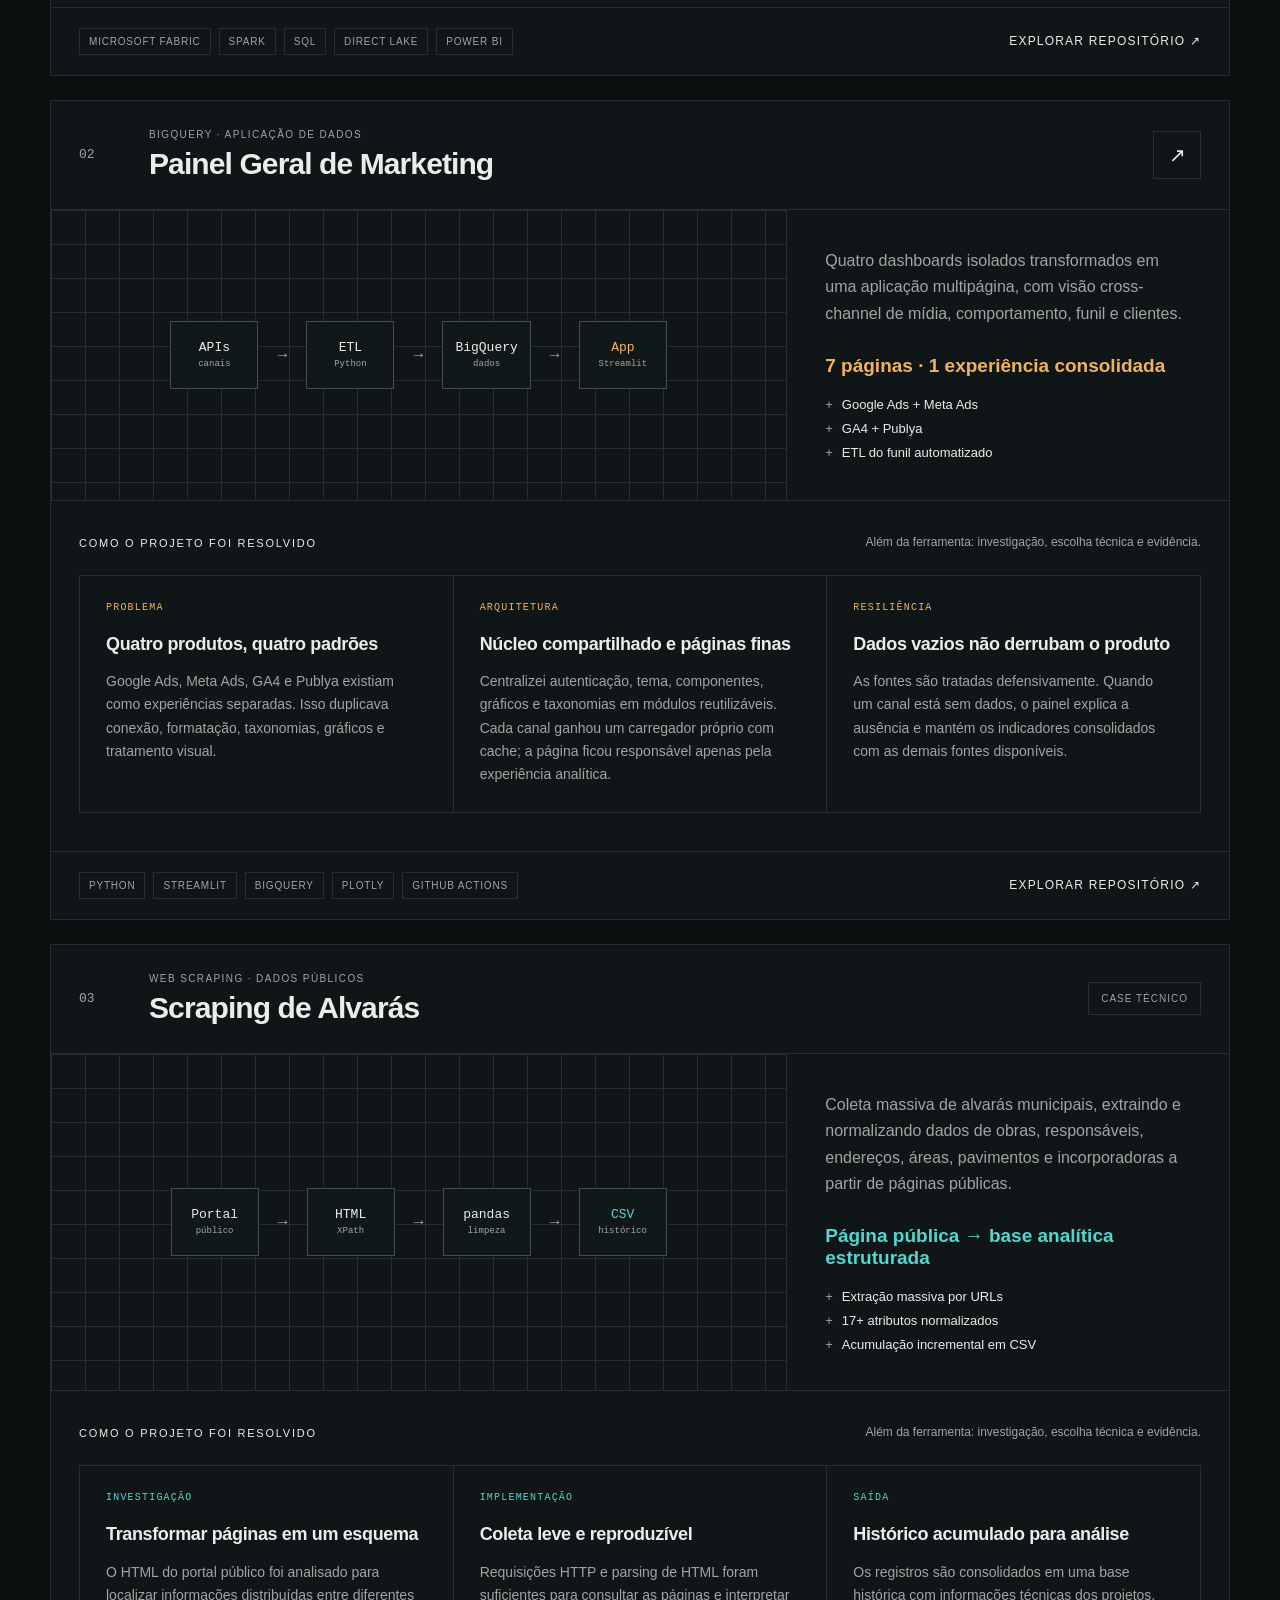
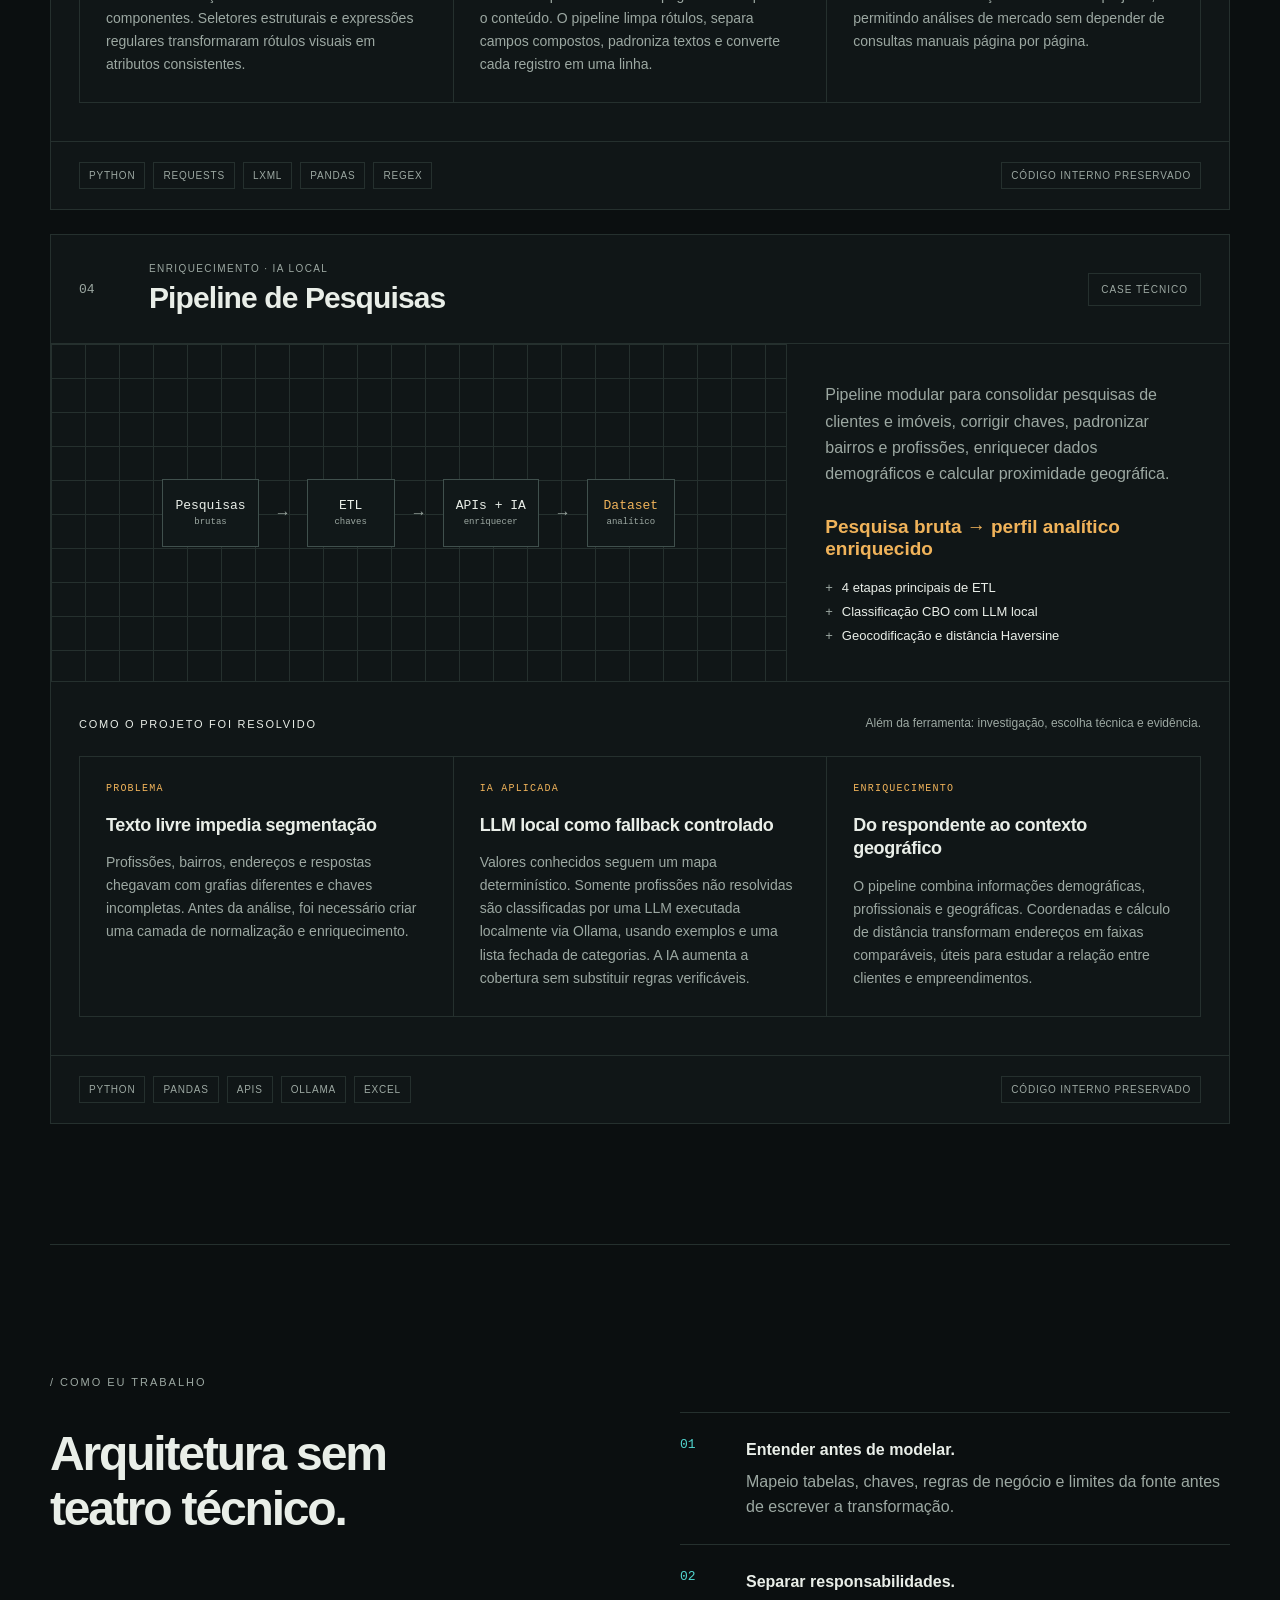
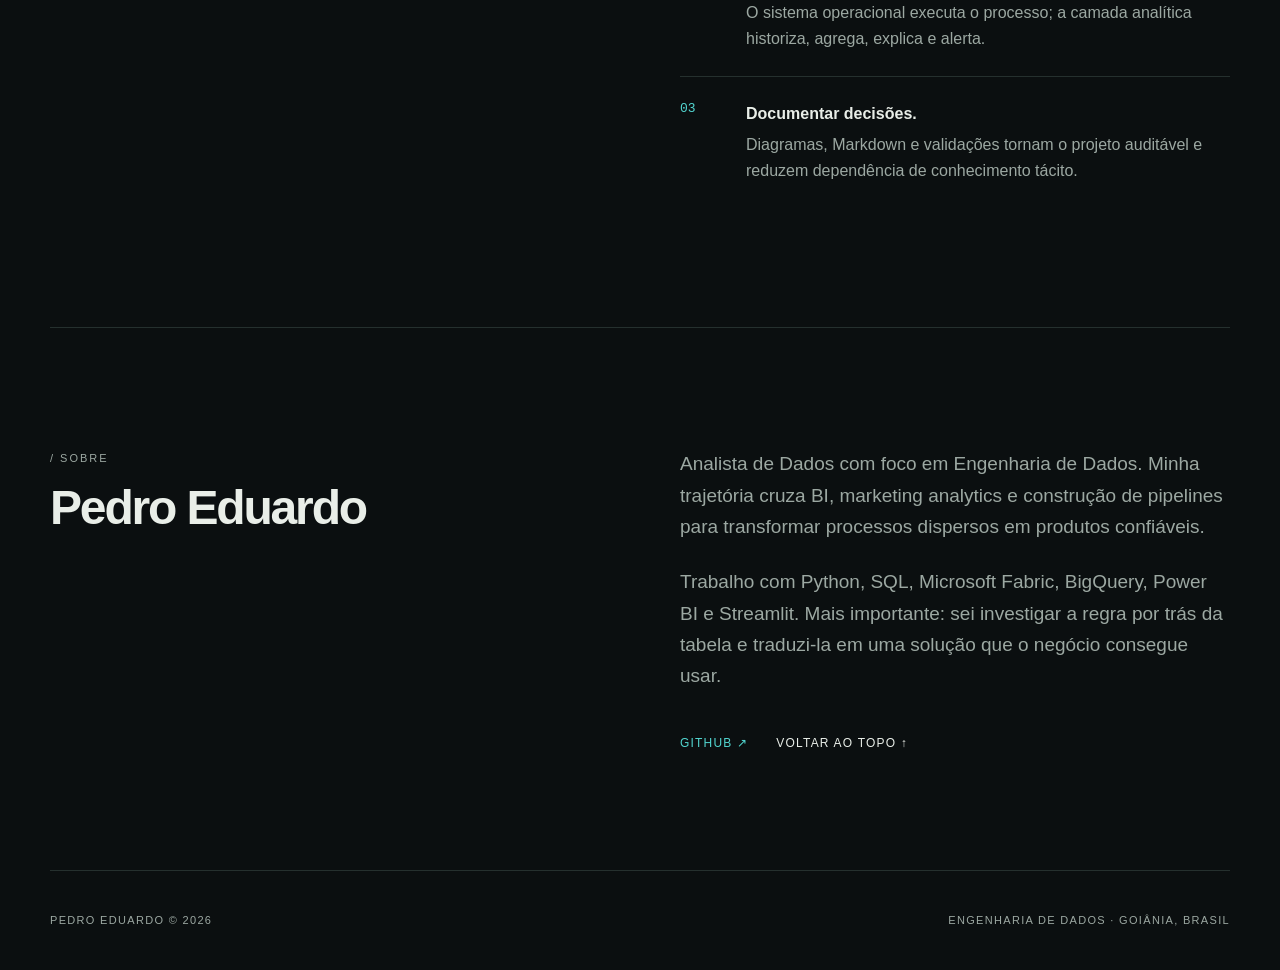
==== commit 7fb70e33: "Merge dc185789cf7dcbaab02d34000175e022801cdcbc into 9715f9adf3e2ddccc1e9c5da121be29436a28aa4" ====
--- a/index.html
+++ b/index.html
@@ -10,6 +10,7 @@
   <meta property="og:image" content="https://pedroedus.github.io/portifolio/profile/Do%20Dado%20Bruto%20%C3%A0%20Decis%C3%A3o.png">
   <meta property="og:type" content="website"><meta name="twitter:card" content="summary_large_image">
   <link rel="stylesheet" href="styles.css">
+  <link rel="stylesheet" href="case-studies.css">
 </head>
 <body>
 <nav class="nav shell" aria-label="Navegação principal"><a class="brand" href="#top">PE<span>.</span></a><div class="navLinks"><a href="#projetos">Projetos</a><a href="#sobre">Sobre</a><a class="navCta" href="https://github.com/PedroEdus" target="_blank" rel="noreferrer">GitHub ↗</a></div></nav>
@@ -27,4 +28,5 @@
   <section id="sobre" class="about shell"><div><span class="sectionNum">/ SOBRE</span><h2>Pedro Eduardo</h2></div><div class="aboutCopy"><p>Analista de Dados com foco em Engenharia de Dados. Minha trajetória cruza BI, marketing analytics e construção de pipelines para transformar processos dispersos em produtos confiáveis.</p><p>Trabalho com Python, SQL, Microsoft Fabric, BigQuery, Power BI e Streamlit. Mais importante: sei investigar a regra por trás da tabela e traduzi-la em uma solução que o negócio consegue usar.</p><div class="links"><a href="https://github.com/PedroEdus" target="_blank" rel="noreferrer">GitHub ↗</a><a href="#top">Voltar ao topo ↑</a></div></div></section>
 </main>
 <footer class="footer shell"><span>Pedro Eduardo © 2026</span><span>Engenharia de Dados · Goiânia, Brasil</span></footer>
+<script src="case-studies.js"></script>
 </body></html>
--- a/styles.css
+++ b/styles.css
@@ -1 +1,9 @@
 :root{--ink:#e9eee8;--muted:#9ca8a2;--bg:#0b0f10;--line:#25302e;--cyan:#52d6d0;--amber:#f0b35a}*{box-sizing:border-box}html{scroll-behavior:smooth}body{margin:0;background:var(--bg);color:var(--ink);font-family:Arial,Helvetica,sans-serif}a{color:inherit;text-decoration:none}.shell{width:min(1180px,calc(100% - 48px));margin-inline:auto}.nav{height:92px;display:flex;align-items:center;justify-content:space-between;border-bottom:1px solid var(--line)}.brand{font-size:24px;font-weight:800;letter-spacing:-1px}.brand span{color:var(--cyan)}.navLinks{display:flex;align-items:center;gap:32px;font-size:13px;text-transform:uppercase;letter-spacing:.12em}.navLinks>a:not(.navCta){color:var(--muted)}.navCta{border:1px solid var(--line);padding:12px 16px}.hero{min-height:760px;padding-top:110px;position:relative;overflow:hidden}.eyebrow,.sectionNum{font-size:11px;letter-spacing:.18em;text-transform:uppercase;color:var(--muted)}.pulse{width:7px;height:7px;background:var(--cyan);border-radius:50%;display:inline-block;margin-right:10px;box-shadow:0 0 14px var(--cyan)}.hero h1{position:relative;z-index:1;margin:34px 0 64px;font-size:clamp(58px,9.2vw,132px);line-height:.88;letter-spacing:-.07em;font-weight:600}.hero h1 em{color:var(--cyan);font-style:normal}.heroBottom{width:60%;margin-left:auto;display:flex;align-items:flex-end;gap:40px;position:relative;z-index:1}.heroBottom p{max-width:560px;margin:0;color:var(--muted);font-size:18px;line-height:1.65}.roundLink{width:54px;height:54px;flex:0 0 54px;border:1px solid var(--line);border-radius:50%;display:grid;place-items:center;font-size:22px}.heroGrid{position:absolute;right:-90px;top:135px;width:490px;height:490px;opacity:.16;transform:rotate(15deg);display:grid;grid-template-columns:repeat(2,1fr);gap:14px}.heroGrid span{border:1px solid var(--cyan)}.projects{padding:120px 0}.sectionHeader{display:grid;grid-template-columns:1fr 1fr;gap:60px;margin-bottom:58px}.sectionHeader h2,.principles h2,.about h2{font-size:48px;letter-spacing:-.045em;margin:14px 0 0}.sectionHeader>p{color:var(--muted);font-size:17px;line-height:1.6;max-width:500px}.projectList{display:grid;gap:24px}.project{border:1px solid var(--line);background:#101617;transition:border-color .2s}.project:hover{border-color:#53635f}.projectTop{display:grid;grid-template-columns:70px 1fr auto;align-items:center;padding:28px;border-bottom:1px solid var(--line)}.projectIndex{font-family:monospace;color:var(--muted)}.projectTitle p{margin:0 0 7px;text-transform:uppercase;letter-spacing:.14em;font-size:10px;color:var(--muted)}.projectTitle h3{margin:0;font-size:30px;letter-spacing:-.03em}.projectTop>a{width:48px;height:48px;border:1px solid var(--line);display:grid;place-items:center;font-size:20px}.projectBody{display:grid;grid-template-columns:1.25fr .75fr;min-height:290px}.architecture{display:flex;align-items:center;justify-content:center;gap:16px;padding:34px;border-right:1px solid var(--line);background-image:linear-gradient(var(--line) 1px,transparent 1px),linear-gradient(90deg,var(--line) 1px,transparent 1px);background-size:34px 34px}.architecture div{min-width:88px;padding:18px 12px;border:1px solid #40504d;background:#111819;text-align:center;font-family:monospace;font-size:13px}.architecture small{color:var(--muted);font-size:9px}.architecture i{font-style:normal;color:var(--muted)}.cyan .architecture div:last-of-type,.cyan .projectCopy strong{color:var(--cyan)}.amber .architecture div:last-of-type,.amber .projectCopy strong{color:var(--amber)}.projectCopy{padding:38px}.projectCopy>p{margin:0 0 28px;color:var(--muted);line-height:1.65}.projectCopy strong{display:block;font-size:19px;margin-bottom:20px}.projectCopy ul{padding:0;margin:0;list-style:none;display:grid;gap:9px;font-size:13px}.projectCopy li:before{content:"+";margin-right:9px;color:var(--muted)}.projectFooter{padding:20px 28px;display:flex;align-items:center;justify-content:space-between;border-top:1px solid var(--line)}.projectFooter>div{display:flex;gap:8px;flex-wrap:wrap}.projectFooter span{border:1px solid var(--line);padding:7px 9px;color:var(--muted);font-size:10px;text-transform:uppercase;letter-spacing:.08em}.projectFooter>a{font-size:12px;text-transform:uppercase;letter-spacing:.1em}.privateTag,.confidential{color:var(--muted);font-size:10px;text-transform:uppercase;letter-spacing:.1em}.privateTag{border:1px solid var(--line);padding:10px 12px}.projectFooter>.confidential{white-space:nowrap}.principles{padding:120px 0;border-top:1px solid var(--line)}.principleGrid{display:grid;grid-template-columns:1fr 1fr;gap:80px;margin-top:24px}.principleList>div{display:grid;grid-template-columns:46px 1fr;gap:20px;padding:24px 0;border-top:1px solid var(--line)}.principleList span{font-family:monospace;color:var(--cyan)}.principleList p{margin:0;color:var(--muted);line-height:1.6}.principleList strong{color:var(--ink);display:block;margin-bottom:6px}.about{padding:120px 0;display:grid;grid-template-columns:1fr 1fr;gap:80px;border-top:1px solid var(--line)}.aboutCopy>p{font-size:19px;line-height:1.65;color:var(--muted);margin:0 0 24px}.links{display:flex;gap:28px;margin-top:44px;text-transform:uppercase;letter-spacing:.1em;font-size:12px}.links a:first-child{color:var(--cyan)}.footer{min-height:100px;border-top:1px solid var(--line);display:flex;align-items:center;justify-content:space-between;color:var(--muted);font-size:11px;text-transform:uppercase;letter-spacing:.12em}@media(max-width:800px){.shell{width:min(100% - 28px,1180px)}.navLinks>a:not(.navCta){display:none}.hero{min-height:650px;padding-top:80px}.hero h1{font-size:clamp(52px,16vw,84px)}.heroBottom{width:100%;margin:0}.heroGrid{display:none}.sectionHeader,.principleGrid,.about{grid-template-columns:1fr;gap:34px}.projectTop{grid-template-columns:42px 1fr auto;padding:20px 14px}.projectTitle h3{font-size:23px}.privateTag{font-size:8px;padding:8px 6px}.projectBody{grid-template-columns:1fr}.architecture{border-right:0;border-bottom:1px solid var(--line);padding:38px 12px;gap:8px;overflow:auto;justify-content:flex-start}.architecture div{min-width:78px}.projectCopy{padding:26px 20px}.projectFooter{align-items:flex-start;gap:22px;flex-direction:column}.projectFooter>.confidential{white-space:normal}.sectionHeader h2,.principles h2,.about h2{font-size:39px}.projects,.principles,.about{padding-top:86px;padding-bottom:86px}.footer{flex-direction:column;justify-content:center;align-items:flex-start;gap:10px}}
+
+/* Banner principal — arte original enviada pelo autor */
+.hero.heroBanner{min-height:0;padding:0;width:100%;max-width:none;overflow:visible;background:#00111e;position:relative}
+.heroBannerImage{display:block;width:100%;height:auto;object-fit:contain}
+.heroBannerAction{position:absolute;bottom:clamp(10px,2.4vw,34px);left:0;right:0;display:flex;justify-content:flex-end}
+.heroBannerAction a{background:rgba(0,16,28,.78);border:1px solid rgba(53,219,237,.55);border-radius:999px;padding:12px 18px;color:#c7faff;font-size:12px;letter-spacing:.08em;text-transform:uppercase;backdrop-filter:blur(8px)}
+.heroBannerAction a:hover,.heroBannerAction a:focus-visible{background:#064055;outline:2px solid #32e6f2;outline-offset:2px}
+@media(max-width:800px){.hero.heroBanner{min-height:0;padding:0}.heroBannerAction{position:static;justify-content:center;padding:12px 0 20px}.heroBannerAction a{font-size:11px}}
--- a/case-studies.css
+++ b/case-studies.css
@@ -0,0 +1 @@
+.deepDive{border-top:1px solid var(--line);padding:34px 28px 38px}.deepDiveIntro{display:flex;align-items:flex-end;justify-content:space-between;gap:24px;margin-bottom:26px}.deepDiveIntro>span{font-size:11px;text-transform:uppercase;letter-spacing:.16em;color:var(--ink)}.deepDiveIntro>p{margin:0;color:var(--muted);font-size:12px}.deepDiveGrid{display:grid;grid-template-columns:repeat(3,1fr);gap:1px;background:var(--line);border:1px solid var(--line)}.deepDiveItem{background:#101617;padding:26px;min-height:235px}.deepDiveItem>span{display:block;margin-bottom:20px;color:var(--muted);font-family:monospace;font-size:10px;text-transform:uppercase;letter-spacing:.12em}.cyan .deepDiveItem>span{color:var(--cyan)}.amber .deepDiveItem>span{color:var(--amber)}.deepDiveItem h4{font-size:18px;line-height:1.3;margin:0 0 14px;letter-spacing:-.02em}.deepDiveItem p{margin:0;color:var(--muted);font-size:14px;line-height:1.65}@media(max-width:800px){.deepDive{padding:28px 20px}.deepDiveIntro{align-items:flex-start;flex-direction:column;gap:8px}.deepDiveGrid{grid-template-columns:1fr}.deepDiveItem{min-height:auto}}
